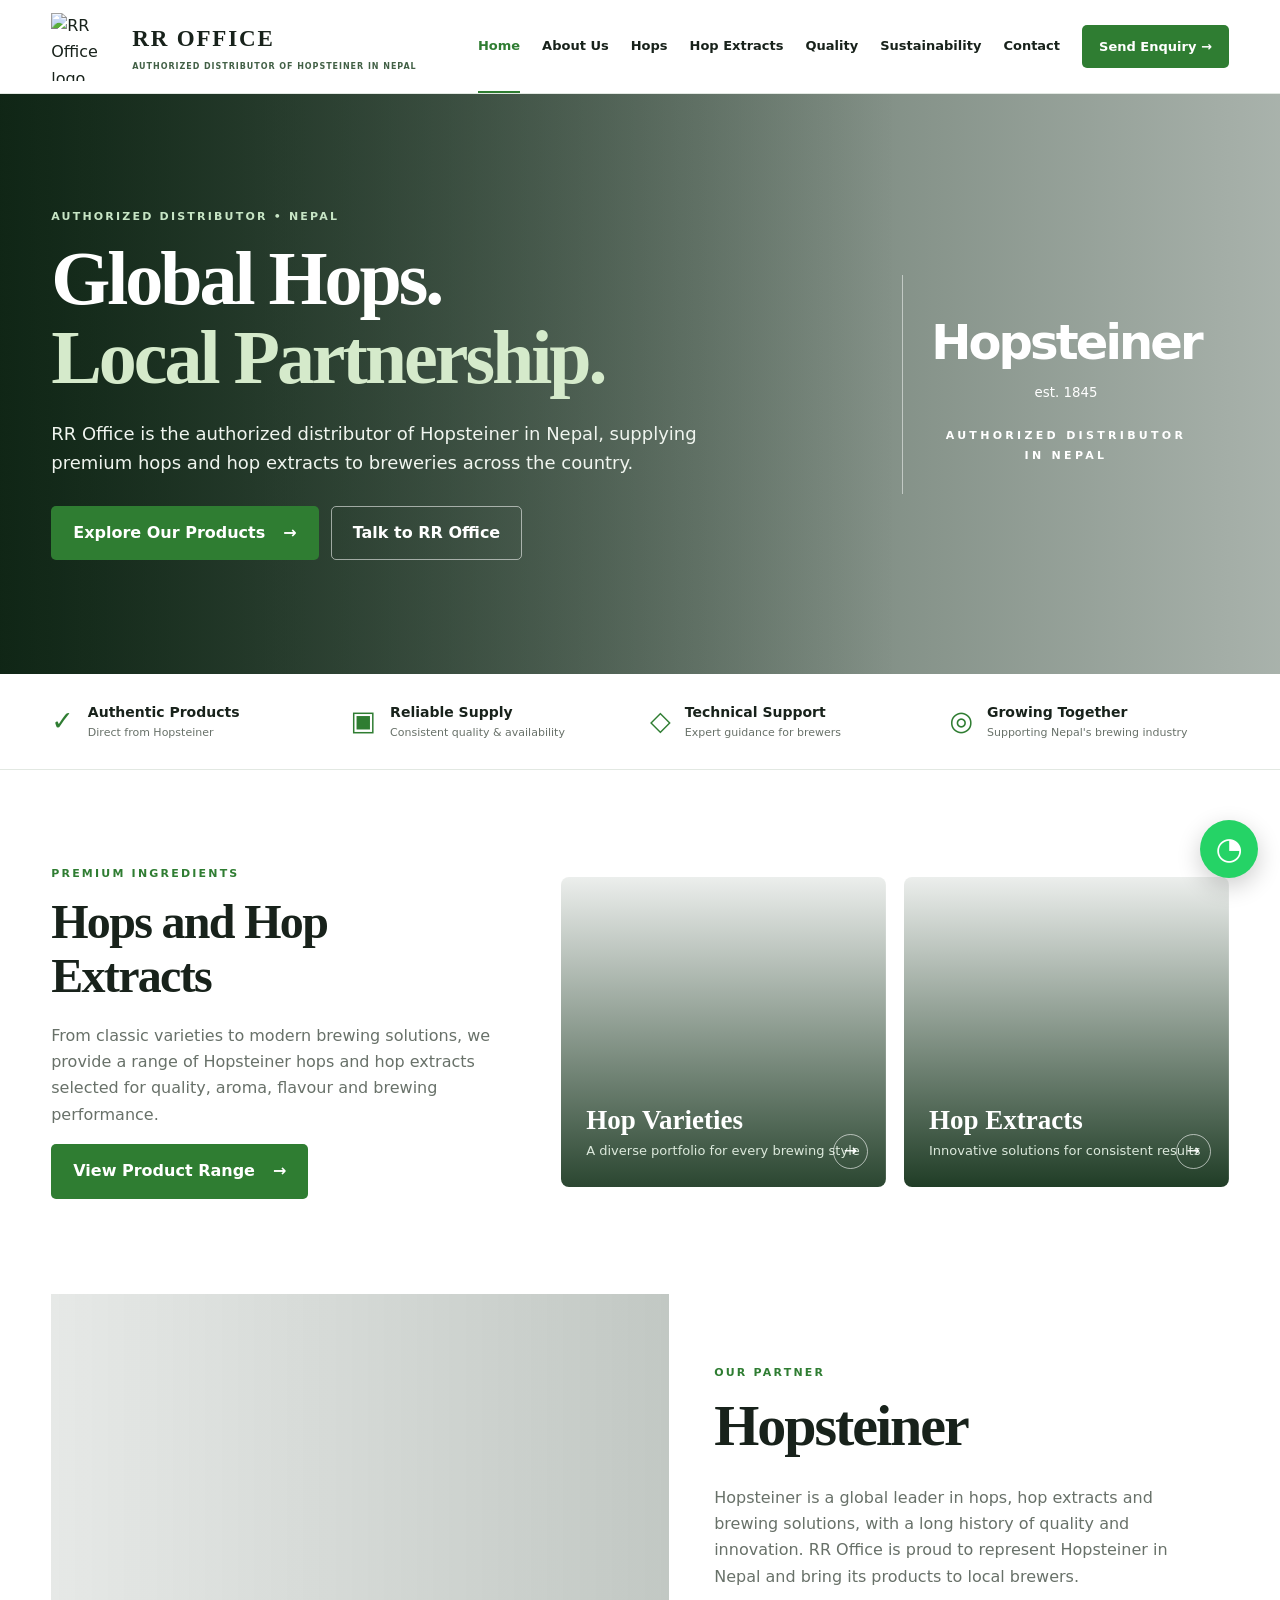
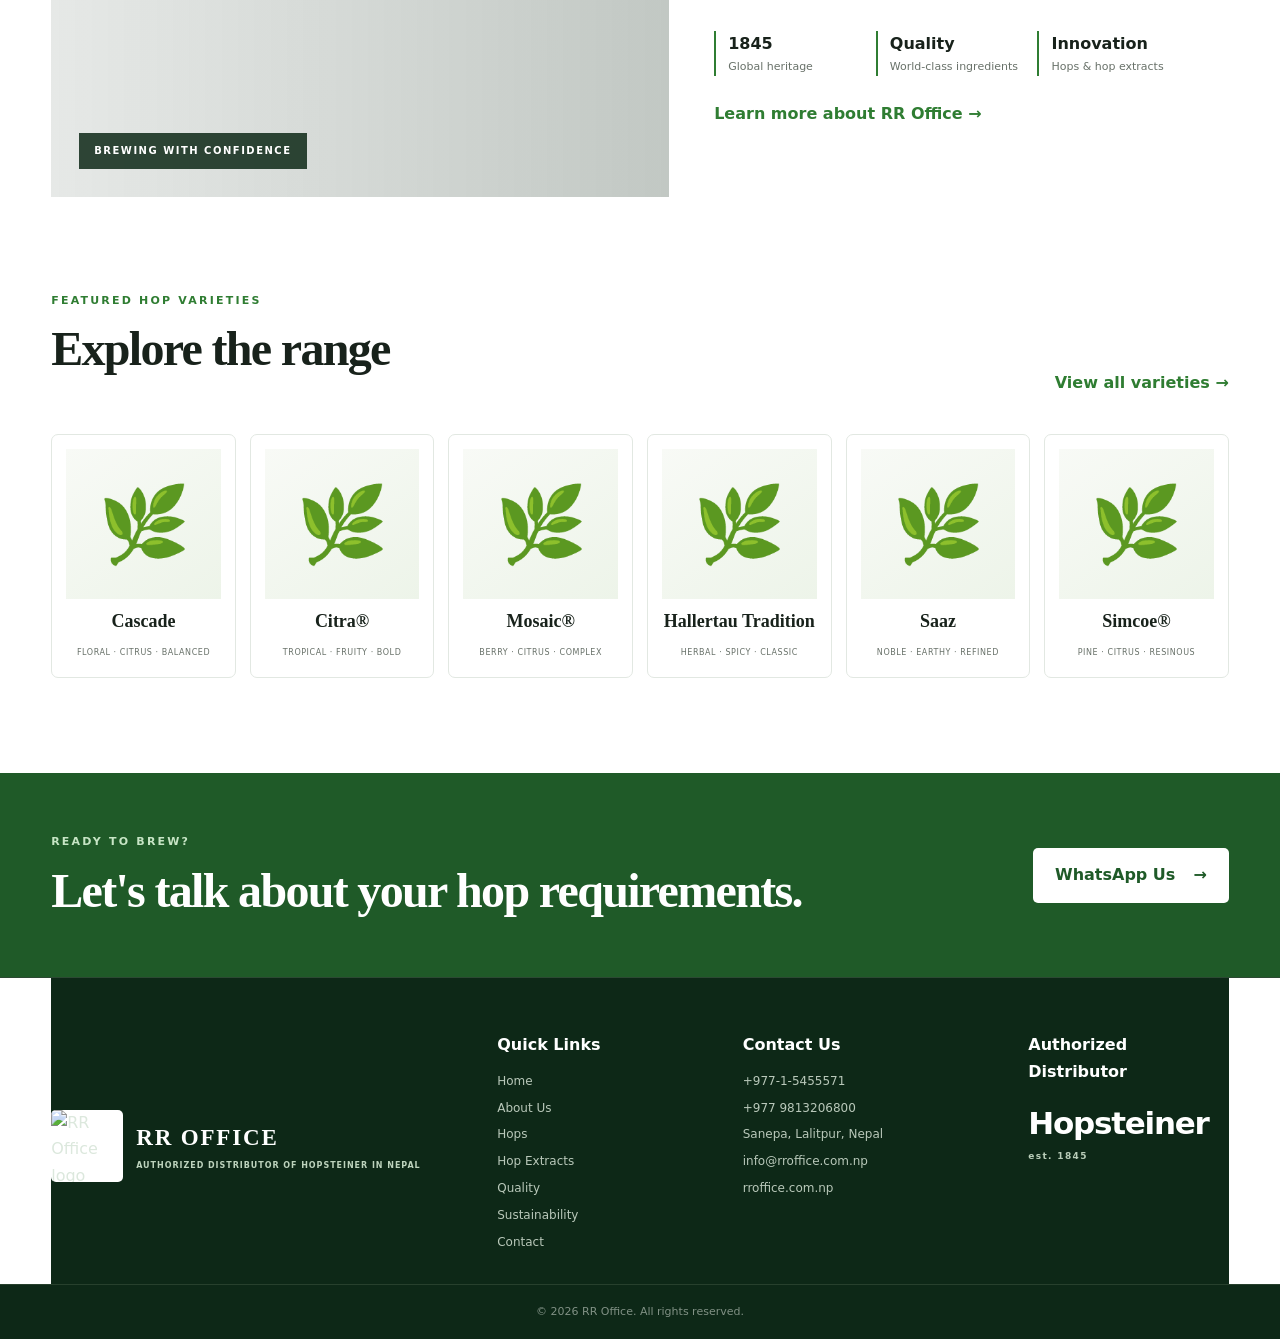
==== index.html @ d59377b9 "Add files via upload" ====
<!doctype html>
<html lang="en">
<head>
<meta charset="utf-8"><meta name="viewport" content="width=device-width,initial-scale=1">
<title>RR Office | Authorized Hopsteiner Distributor in Nepal</title>
<meta name="description" content="RR Office is the authorized distributor of Hopsteiner in Nepal, supplying premium hops and hop extracts to breweries across Nepal.">
<meta name="keywords" content="RR Office, Hopsteiner Nepal, authorized Hopsteiner distributor Nepal, hops Nepal, hop extracts Nepal, brewing hops">
<link rel="canonical" href="https://rroffice.com.np/">
<meta property="og:title" content="RR Office | Authorized Hopsteiner Distributor in Nepal">
<meta property="og:description" content="Premium hops and hop extracts for breweries in Nepal.">
<meta property="og:type" content="website"><meta property="og:url" content="https://rroffice.com.np/">
<link rel="icon" href="assets/logo.png"><link rel="stylesheet" href="style.css">
</head>
<body>
<header class="header"><div class="container nav">
<a class="brand" href="index.html"><img src="assets/logo.png" alt="RR Office logo"><div><strong>RR OFFICE</strong><small>AUTHORIZED DISTRIBUTOR OF HOPSTEINER IN NEPAL</small></div></a>
<button class="menu" aria-label="Open navigation">☰</button>
<nav id="nav"><a class="active" href="index.html">Home</a><a href="about.html">About Us</a><a href="products.html">Hops</a><a href="extracts.html">Hop Extracts</a><a href="quality.html">Quality</a><a href="sustainability.html">Sustainability</a><a href="contact.html">Contact</a><a class="nav-cta" href="contact.html">Send Enquiry <span>→</span></a></nav>
</div></header>

<main>
<section class="hero"><div class="hero-overlay"></div><div class="container hero-content">
<div class="hero-copy"><p class="eyebrow light">AUTHORIZED DISTRIBUTOR • NEPAL</p><h1>Global Hops.<br><em>Local Partnership.</em></h1>
<p>RR Office is the authorized distributor of Hopsteiner in Nepal, supplying premium hops and hop extracts to breweries across the country.</p>
<div class="actions"><a class="btn green" href="products.html">Explore Our Products <span>→</span></a><a class="btn outline-light" href="contact.html">Talk to RR Office</a></div></div>
<div class="partner-badge"><div class="partner-word">Hopsteiner</div><small>est. 1845</small><b>AUTHORIZED DISTRIBUTOR<br>IN NEPAL</b></div>
</div></section>

<section class="trust-strip"><div class="container trust-grid">
<div><span class="trust-icon">✓</span><div><b>Authentic Products</b><small>Direct from Hopsteiner</small></div></div>
<div><span class="trust-icon">▣</span><div><b>Reliable Supply</b><small>Consistent quality & availability</small></div></div>
<div><span class="trust-icon">◇</span><div><b>Technical Support</b><small>Expert guidance for brewers</small></div></div>
<div><span class="trust-icon">◎</span><div><b>Growing Together</b><small>Supporting Nepal's brewing industry</small></div></div>
</div></section>

<section class="section products-intro"><div class="container product-layout">
<div class="intro-copy"><p class="eyebrow">PREMIUM INGREDIENTS</p><h2>Hops and Hop Extracts</h2><p>From classic varieties to modern brewing solutions, we provide a range of Hopsteiner hops and hop extracts selected for quality, aroma, flavour and brewing performance.</p><a class="btn green" href="products.html">View Product Range <span>→</span></a></div>
<div class="product-tiles"><a class="photo-tile hops-tile" href="products.html"><div><h3>Hop Varieties</h3><p>A diverse portfolio for every brewing style</p></div><span>→</span></a><a class="photo-tile extract-tile" href="extracts.html"><div><h3>Hop Extracts</h3><p>Innovative solutions for consistent results</p></div><span>→</span></a></div>
</div></section>

<section class="partner-section"><div class="container partner-layout"><div class="brew-image"><div class="brew-label">BREWING WITH CONFIDENCE</div></div><div class="partner-copy"><p class="eyebrow">OUR PARTNER</p><h2>Hopsteiner</h2><p>Hopsteiner is a global leader in hops, hop extracts and brewing solutions, with a long history of quality and innovation. RR Office is proud to represent Hopsteiner in Nepal and bring its products to local brewers.</p><div class="feature-list"><div><b>1845</b><span>Global heritage</span></div><div><b>Quality</b><span>World-class ingredients</span></div><div><b>Innovation</b><span>Hops & hop extracts</span></div></div><a class="text-link" href="about.html">Learn more about RR Office →</a></div></div></section>

<section class="section varieties"><div class="container"><div class="section-head"><div><p class="eyebrow">FEATURED HOP VARIETIES</p><h2>Explore the range</h2></div><a class="text-link" href="products.html">View all varieties →</a></div>
<div class="variety-grid">
<article class="variety"><div class="hop-art">🌿</div><h3>Cascade</h3><small>FLORAL · CITRUS · BALANCED</small></article>
<article class="variety"><div class="hop-art">🌿</div><h3>Citra®</h3><small>TROPICAL · FRUITY · BOLD</small></article>
<article class="variety"><div class="hop-art">🌿</div><h3>Mosaic®</h3><small>BERRY · CITRUS · COMPLEX</small></article>
<article class="variety"><div class="hop-art">🌿</div><h3>Hallertau Tradition</h3><small>HERBAL · SPICY · CLASSIC</small></article>
<article class="variety"><div class="hop-art">🌿</div><h3>Saaz</h3><small>NOBLE · EARTHY · REFINED</small></article>
<article class="variety"><div class="hop-art">🌿</div><h3>Simcoe®</h3><small>PINE · CITRUS · RESINOUS</small></article>
</div></div></section>

<section class="cta"><div class="container cta-inner"><div><p class="eyebrow light">READY TO BREW?</p><h2>Let's talk about your hop requirements.</h2></div><a class="btn white" href="https://wa.me/9779813206800?text=Hello%20RR%20Office%2C%20I%20would%20like%20to%20enquire%20about%20hops%20or%20hop%20extracts." target="_blank" rel="noopener">WhatsApp Us <span>→</span></a></div></section>
</main>
<footer><div class="container footer-grid"><div class="footer-brand"><img src="assets/logo.png" alt="RR Office logo"><div><strong>RR OFFICE</strong><small>AUTHORIZED DISTRIBUTOR OF HOPSTEINER IN NEPAL</small></div></div><div><h4>Quick Links</h4><a href="index.html">Home</a><a href="about.html">About Us</a><a href="products.html">Hops</a><a href="extracts.html">Hop Extracts</a><a href="quality.html">Quality</a><a href="sustainability.html">Sustainability</a><a href="contact.html">Contact</a></div><div><h4>Contact Us</h4><a href="tel:+97715455571">+977-1-5455571</a><a href="https://wa.me/9779813206800" target="_blank" rel="noopener">+977 9813206800</a><span>Sanepa, Lalitpur, Nepal</span><a href="mailto:info@rroffice.com.np">info@rroffice.com.np</a><a href="https://rroffice.com.np">rroffice.com.np</a></div><div><h4>Authorized Distributor</h4><div class="hopsteiner-footer">Hopsteiner<small>est. 1845</small></div></div></div><div class="copyright">© <span id="year"></span> RR Office. All rights reserved.</div></footer>
<a class="wa" href="https://wa.me/9779813206800?text=Hello%20RR%20Office%2C%20I%20would%20like%20to%20make%20an%20enquiry." target="_blank" rel="noopener" aria-label="WhatsApp">◔</a>
<script src="script.js"></script>
</body></html>
---- style.css ----
:root{--green:#2f7d32;--green2:#1f5a28;--dark:#0d2817;--ink:#18221b;--muted:#687169;--line:#e2e8e2;--pale:#f4f7f2;--white:#fff}*{box-sizing:border-box}html{scroll-behavior:smooth}body{margin:0;color:var(--ink);font-family:Inter,ui-sans-serif,system-ui,-apple-system,"Segoe UI",sans-serif;line-height:1.65}a{text-decoration:none;color:inherit}.container{width:min(1180px,92%);margin:auto}.header{position:sticky;top:0;z-index:50;background:rgba(255,255,255,.97);backdrop-filter:blur(14px);border-bottom:1px solid var(--line)}.nav{min-height:92px;display:flex;align-items:center;justify-content:space-between;gap:25px}.brand,.footer-brand{display:flex;align-items:center;gap:13px}.brand img{width:68px;height:68px;object-fit:contain}.brand strong,.footer-brand strong{display:block;font-family:Georgia,serif;font-size:23px;letter-spacing:.08em}.brand small,.footer-brand small{display:block;font-size:8px;letter-spacing:.12em;font-weight:800;color:#426046;margin-top:2px}nav{display:flex;align-items:center;gap:22px;font-size:13px;font-weight:650}nav a{padding:35px 0;border-bottom:2px solid transparent;white-space:nowrap}nav a.active,nav a:hover{color:var(--green);border-color:var(--green)}.nav-cta{background:var(--green);color:#fff!important;padding:11px 17px!important;border-radius:5px;border:0!important}.menu{display:none;border:0;background:none;font-size:25px}.hero{position:relative;min-height:580px;background:linear-gradient(90deg,rgba(8,35,16,.84),rgba(8,35,16,.35)),url("assets/hero-hops.png") center/cover}.hero-overlay{position:absolute;inset:0;background:linear-gradient(90deg,rgba(5,27,11,.75),transparent 70%)}.hero-content{position:relative;z-index:2;min-height:580px;display:flex;align-items:center;justify-content:space-between;gap:50px;color:#fff}.hero-copy{max-width:650px}.eyebrow{font-size:11px;letter-spacing:.2em;font-weight:850;color:var(--green);margin:0 0 12px}.eyebrow.light{color:#c7e5c5}.hero h1{font:600 clamp(47px,6vw,76px)/1.04 Georgia,serif;letter-spacing:-.04em;margin:0 0 22px}.hero h1 em{color:#d5eacb;font-style:normal}.hero-copy>p:not(.eyebrow){font-size:18px;max-width:650px;color:#f0f5ef}.actions{display:flex;gap:12px;flex-wrap:wrap;margin-top:28px}.btn{display:inline-flex;align-items:center;gap:18px;padding:13px 21px;border-radius:5px;font-weight:800;border:1px solid transparent}.btn.green{background:var(--green);color:#fff}.btn.green:hover{background:var(--green2)}.btn.white{background:#fff;color:var(--green2)}.outline-light{border-color:rgba(255,255,255,.55);color:#fff}.partner-badge{text-align:center;min-width:300px;padding:28px;border-left:1px solid rgba(255,255,255,.5)}.partner-word{font-size:48px;font-weight:800;letter-spacing:-.06em}.partner-badge small{display:block}.partner-badge b{display:block;letter-spacing:.3em;font-size:11px;margin-top:22px;line-height:1.8}.trust-strip{background:#fff;border-bottom:1px solid var(--line)}.trust-grid{display:grid;grid-template-columns:repeat(4,1fr);padding:25px 0;gap:20px}.trust-grid>div{display:flex;gap:14px;align-items:center}.trust-icon{font-size:27px;color:var(--green);font-weight:900}.trust-grid b,.trust-grid small{display:block}.trust-grid b{font-size:14px}.trust-grid small{font-size:11px;color:var(--muted)}.section{padding:95px 0}.pale{background:var(--pale)}h2{font:600 clamp(34px,4vw,48px)/1.12 Georgia,serif;letter-spacing:-.035em;margin:0 0 20px}.product-layout{display:grid;grid-template-columns:.8fr 1.2fr;gap:65px;align-items:center}.intro-copy p:not(.eyebrow){color:var(--muted);max-width:470px}.product-tiles{display:grid;grid-template-columns:1fr 1fr;gap:18px}.photo-tile{min-height:310px;border-radius:8px;position:relative;overflow:hidden;padding:25px;display:flex;align-items:end;color:#fff;background-size:cover;background-position:center}.hops-tile{background-image:linear-gradient(0deg,rgba(8,40,15,.86),rgba(8,40,15,.08)),url("https://images.unsplash.com/photo-1504198453319-5ce911bafcde?auto=format&fit=crop&w=1000&q=80")}.extract-tile{background-image:linear-gradient(0deg,rgba(8,40,15,.9),rgba(8,40,15,.08)),url("https://images.unsplash.com/photo-1572119865084-43c285814d63?auto=format&fit=crop&w=1000&q=80")}.photo-tile h3{font:600 27px Georgia,serif;margin:0}.photo-tile p{margin:4px 0 0;font-size:13px;color:#dce9dc}.photo-tile>span{position:absolute;right:18px;bottom:18px;border:1px solid rgba(255,255,255,.6);border-radius:50%;width:35px;height:35px;display:grid;place-items:center}.partner-section{padding:0}.partner-layout{display:grid;grid-template-columns:1.05fr .95fr;min-height:470px}.brew-image{background:linear-gradient(90deg,rgba(10,35,17,.1),rgba(10,35,17,.25)),url("https://images.unsplash.com/photo-1516455207990-7a41ce80f7ee?auto=format&fit=crop&w=1400&q=85") center/cover;position:relative}.brew-label{position:absolute;bottom:28px;left:28px;background:rgba(13,40,23,.85);color:#fff;padding:10px 15px;font-size:10px;letter-spacing:.15em;font-weight:800}.partner-copy{padding:70px 8%;display:flex;flex-direction:column;justify-content:center}.partner-copy h2{font-size:58px;margin-bottom:10px}.partner-copy>p:not(.eyebrow){color:var(--muted)}.feature-list{display:grid;grid-template-columns:repeat(3,1fr);gap:15px;margin:25px 0}.feature-list div{border-left:2px solid var(--green);padding-left:12px}.feature-list b,.feature-list span{display:block}.feature-list b{font-size:16px}.feature-list span{font-size:11px;color:var(--muted)}.text-link{color:var(--green);font-weight:800}.section-head{display:flex;justify-content:space-between;align-items:end;margin-bottom:38px}.variety-grid{display:grid;grid-template-columns:repeat(6,1fr);gap:14px}.variety{border:1px solid var(--line);background:#fff;border-radius:7px;padding:14px;text-align:center;transition:.2s}.variety:hover{transform:translateY(-4px);box-shadow:0 12px 30px rgba(20,60,20,.08)}.hop-art{height:150px;display:grid;place-items:center;background:linear-gradient(145deg,#f8faf6,#edf4e9);font-size:74px}.variety h3{font:600 18px Georgia,serif;margin:12px 0 5px}.variety small{font-size:8px;color:var(--muted);letter-spacing:.07em}.large{grid-template-columns:repeat(3,1fr)}.large .variety{padding:22px}.large .hop-art{height:210px}.large .variety h3{font-size:24px}.large .variety .text-link{display:block;margin-top:15px}.cta{background:var(--green2);color:#fff;padding:60px 0}.cta-inner{display:flex;justify-content:space-between;align-items:center;gap:30px}.cta h2{margin:0}.page-hero{padding:95px 0 85px;background:var(--pale)}.page-hero h1{font:600 clamp(43px,6vw,70px)/1.05 Georgia,serif;max-width:900px;margin:0 0 20px;letter-spacing:-.04em}.page-hero>div>p:last-child{max-width:700px;color:var(--muted);font-size:18px}.two-col{display:grid;grid-template-columns:1fr 1fr;gap:75px;align-items:center}.two-col p{color:var(--muted)}.cards-3{display:grid;grid-template-columns:repeat(3,1fr);gap:20px}.info-card{padding:32px;border:1px solid var(--line);background:#fff;border-radius:8px}.info-card h3{font:600 24px Georgia,serif;margin:15px 0 8px}.info-card p{color:var(--muted)}.big-icon{display:grid;place-items:center;width:48px;height:48px;border-radius:50%;background:var(--pale);color:var(--green);font-weight:900}.callout{margin-top:28px;padding:24px;background:var(--pale);display:flex;align-items:center;gap:22px;border-radius:7px}.callout b{font-size:16px}.callout span{color:var(--muted);flex:1}.contact-grid{display:grid;grid-template-columns:.85fr 1.15fr;gap:80px}.contact-details p{margin:25px 0}.contact-details a{color:var(--green);font-weight:750}.form{border:1px solid var(--line);padding:34px;border-radius:8px}.form h3{font:600 30px Georgia,serif;margin-top:0}.form label{display:block;font-size:12px;font-weight:750;margin:14px 0}.form input,.form textarea{width:100%;display:block;margin-top:6px;border:1px solid #cfd9cf;border-radius:5px;padding:12px;font:inherit}.form small{display:block;color:var(--muted);margin-top:12px}.footer-brand img{width:72px;height:72px;object-fit:contain;background:#fff;border-radius:5px}.footer-brand strong{color:#fff}.footer-brand small{color:#bdd3bd}.footer-grid{background:var(--dark);color:#dce8dd;padding:55px 0 25px;display:grid;grid-template-columns:2fr 1fr 1.2fr 1fr;gap:45px}.footer-grid:before{content:"";position:absolute;left:0;right:0;height:1px;background:#2c4933;margin-top:-55px}.footer-grid h4{color:#fff;margin:0 0 13px}.footer-grid a,.footer-grid span{display:block;font-size:12px;margin:7px 0;color:#b9c8ba}.hopsteiner-footer{font-size:31px;color:#fff;font-weight:800;letter-spacing:-.04em}.hopsteiner-footer small{display:block;font-size:9px;letter-spacing:.15em;color:#b9cdb9}.copyright{background:var(--dark);color:#819185;text-align:center;border-top:1px solid #27402d;padding:18px;font-size:11px}.wa{position:fixed;right:22px;bottom:22px;z-index:60;width:58px;height:58px;border-radius:50%;background:#25d366;color:#fff;display:grid;place-items:center;font-size:31px;box-shadow:0 8px 25px rgba(0,0,0,.2)}@media(max-width:1000px){nav{gap:12px}.brand small{font-size:7px}.variety-grid{grid-template-columns:repeat(3,1fr)}.hero-content{flex-direction:column;justify-content:center;align-items:flex-start;padding:70px 0}.partner-badge{border-left:0;border-top:1px solid rgba(255,255,255,.5);width:100%;text-align:left;padding-left:0}.footer-grid{grid-template-columns:2fr 1fr 1fr}}@media(max-width:760px){.nav{min-height:72px}.brand img{width:55px;height:55px}.brand strong{font-size:18px}.brand small{font-size:6px}.menu{display:block}nav{display:none;position:absolute;left:0;right:0;top:72px;background:#fff;padding:10px 5%;flex-direction:column;align-items:stretch;gap:0;border-bottom:1px solid var(--line)}nav.open{display:flex}nav a{padding:11px 0;border:0}.nav-cta{text-align:center;margin:8px 0}.hero,.hero-content{min-height:650px}.hero{background-position:center}.hero h1{font-size:48px}.partner-badge{min-width:0}.trust-grid{grid-template-columns:1fr 1fr}.section{padding:65px 0}.product-layout,.partner-layout,.two-col,.contact-grid{grid-template-columns:1fr;gap:35px}.product-tiles{grid-template-columns:1fr}.photo-tile{min-height:260px}.partner-copy{padding:55px 0}.feature-list{grid-template-columns:1fr}.section-head,.cta-inner{align-items:flex-start;flex-direction:column}.variety-grid,.large,.cards-3{grid-template-columns:1fr 1fr}.page-hero{padding:65px 0}.callout{flex-direction:column;align-items:flex-start}.footer-grid{grid-template-columns:1fr 1fr;gap:30px}.footer-grid>div:first-child{grid-column:1/-1}}@media(max-width:480px){.variety-grid,.large,.cards-3,.trust-grid{grid-template-columns:1fr}.hero h1{font-size:43px}.footer-grid{grid-template-columns:1fr}}
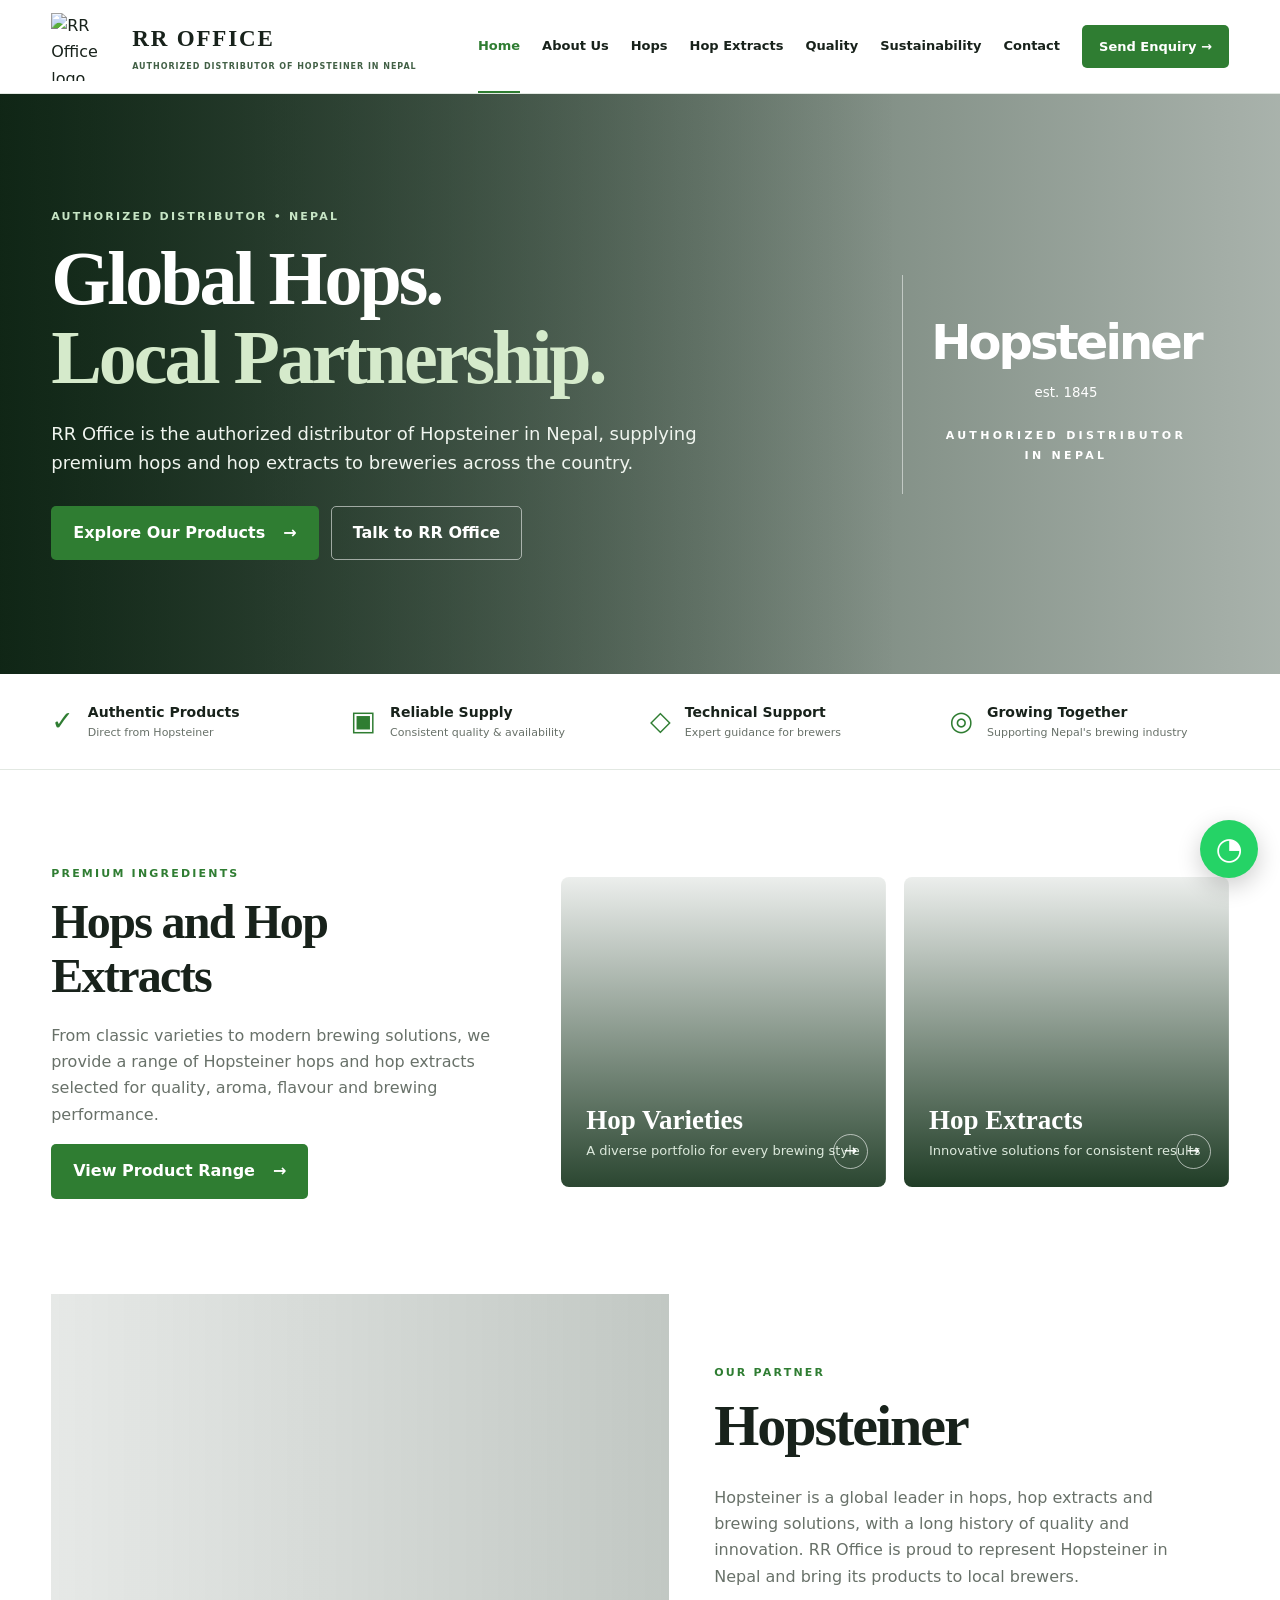
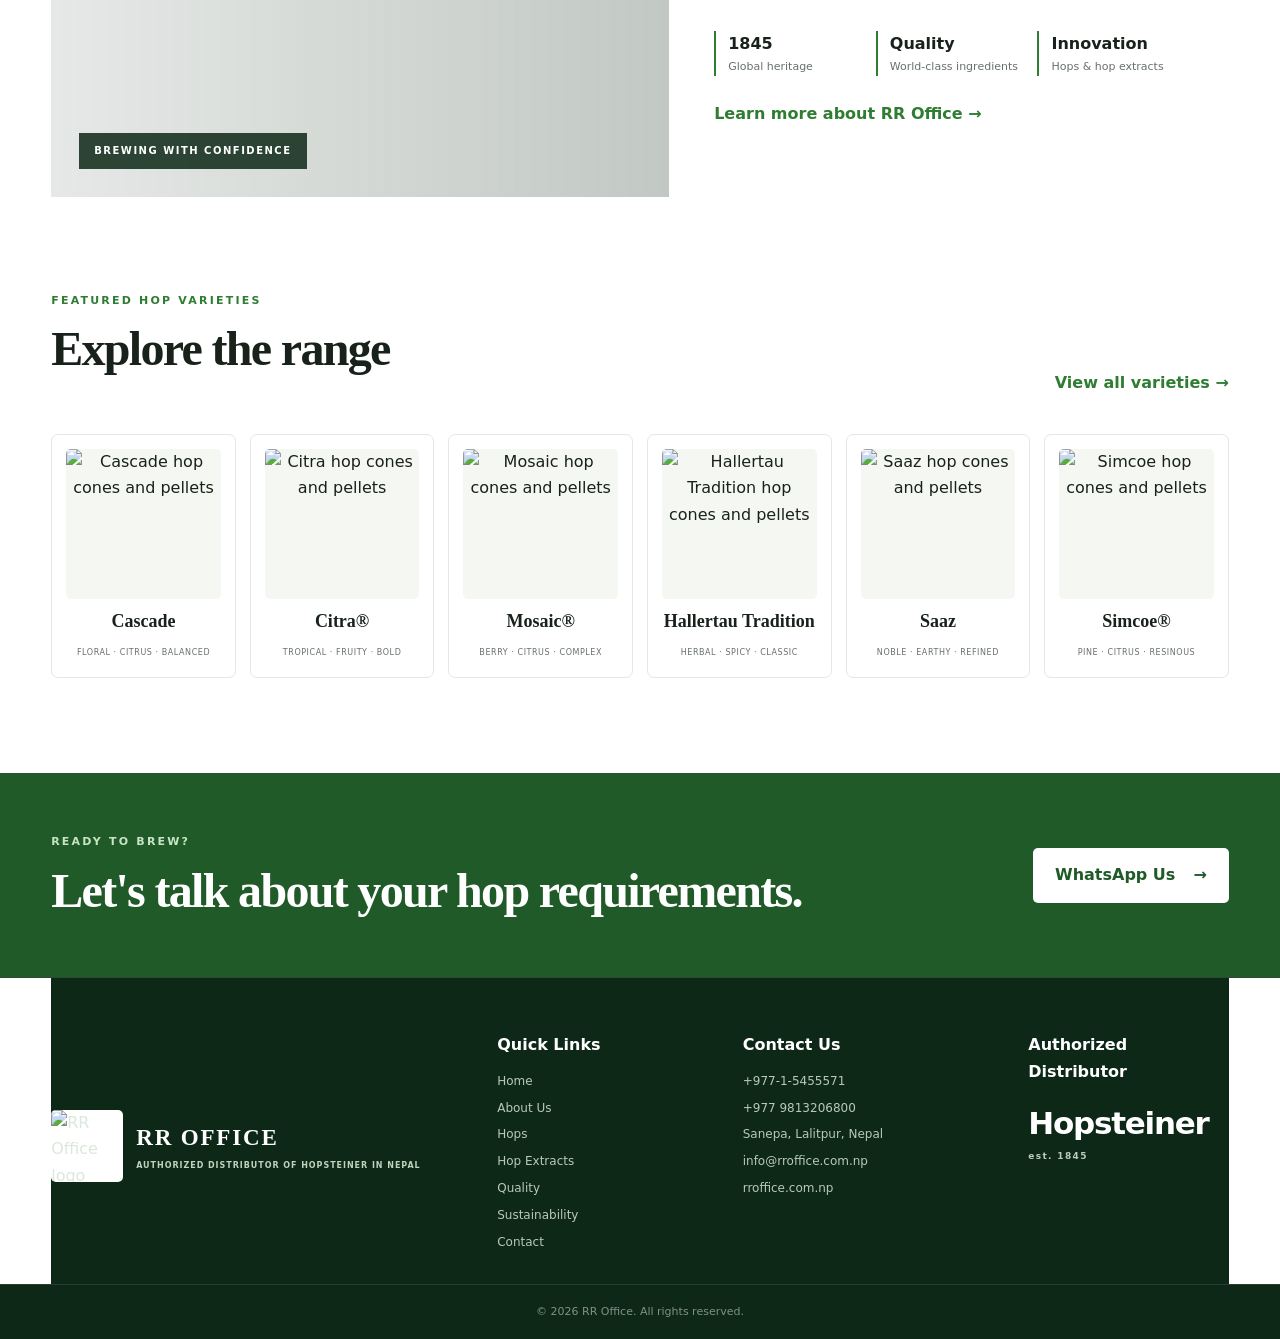
==== commit 9ca41fa8: "Add files via upload" ====
--- a/index.html
+++ b/index.html
@@ -42,12 +42,12 @@
 
 <section class="section varieties"><div class="container"><div class="section-head"><div><p class="eyebrow">FEATURED HOP VARIETIES</p><h2>Explore the range</h2></div><a class="text-link" href="products.html">View all varieties →</a></div>
 <div class="variety-grid">
-<article class="variety"><div class="hop-art">🌿</div><h3>Cascade</h3><small>FLORAL · CITRUS · BALANCED</small></article>
-<article class="variety"><div class="hop-art">🌿</div><h3>Citra®</h3><small>TROPICAL · FRUITY · BOLD</small></article>
-<article class="variety"><div class="hop-art">🌿</div><h3>Mosaic®</h3><small>BERRY · CITRUS · COMPLEX</small></article>
-<article class="variety"><div class="hop-art">🌿</div><h3>Hallertau Tradition</h3><small>HERBAL · SPICY · CLASSIC</small></article>
-<article class="variety"><div class="hop-art">🌿</div><h3>Saaz</h3><small>NOBLE · EARTHY · REFINED</small></article>
-<article class="variety"><div class="hop-art">🌿</div><h3>Simcoe®</h3><small>PINE · CITRUS · RESINOUS</small></article>
+<article class="variety"><img class="product-img" src="assets/variety-1.jpg" alt="Cascade hop cones and pellets"><h3>Cascade</h3><small>FLORAL · CITRUS · BALANCED</small></article>
+<article class="variety"><img class="product-img" src="assets/variety-2.jpg" alt="Citra hop cones and pellets"><h3>Citra®</h3><small>TROPICAL · FRUITY · BOLD</small></article>
+<article class="variety"><img class="product-img" src="assets/variety-3.jpg" alt="Mosaic hop cones and pellets"><h3>Mosaic®</h3><small>BERRY · CITRUS · COMPLEX</small></article>
+<article class="variety"><img class="product-img" src="assets/variety-4.jpg" alt="Hallertau Tradition hop cones and pellets"><h3>Hallertau Tradition</h3><small>HERBAL · SPICY · CLASSIC</small></article>
+<article class="variety"><img class="product-img" src="assets/variety-5.jpg" alt="Saaz hop cones and pellets"><h3>Saaz</h3><small>NOBLE · EARTHY · REFINED</small></article>
+<article class="variety"><img class="product-img" src="assets/variety-6.jpg" alt="Simcoe hop cones and pellets"><h3>Simcoe®</h3><small>PINE · CITRUS · RESINOUS</small></article>
 </div></div></section>
 
 <section class="cta"><div class="container cta-inner"><div><p class="eyebrow light">READY TO BREW?</p><h2>Let's talk about your hop requirements.</h2></div><a class="btn white" href="https://wa.me/9779813206800?text=Hello%20RR%20Office%2C%20I%20would%20like%20to%20enquire%20about%20hops%20or%20hop%20extracts." target="_blank" rel="noopener">WhatsApp Us <span>→</span></a></div></section>
--- a/style.css
+++ b/style.css
@@ -1 +1,17 @@
 :root{--green:#2f7d32;--green2:#1f5a28;--dark:#0d2817;--ink:#18221b;--muted:#687169;--line:#e2e8e2;--pale:#f4f7f2;--white:#fff}*{box-sizing:border-box}html{scroll-behavior:smooth}body{margin:0;color:var(--ink);font-family:Inter,ui-sans-serif,system-ui,-apple-system,"Segoe UI",sans-serif;line-height:1.65}a{text-decoration:none;color:inherit}.container{width:min(1180px,92%);margin:auto}.header{position:sticky;top:0;z-index:50;background:rgba(255,255,255,.97);backdrop-filter:blur(14px);border-bottom:1px solid var(--line)}.nav{min-height:92px;display:flex;align-items:center;justify-content:space-between;gap:25px}.brand,.footer-brand{display:flex;align-items:center;gap:13px}.brand img{width:68px;height:68px;object-fit:contain}.brand strong,.footer-brand strong{display:block;font-family:Georgia,serif;font-size:23px;letter-spacing:.08em}.brand small,.footer-brand small{display:block;font-size:8px;letter-spacing:.12em;font-weight:800;color:#426046;margin-top:2px}nav{display:flex;align-items:center;gap:22px;font-size:13px;font-weight:650}nav a{padding:35px 0;border-bottom:2px solid transparent;white-space:nowrap}nav a.active,nav a:hover{color:var(--green);border-color:var(--green)}.nav-cta{background:var(--green);color:#fff!important;padding:11px 17px!important;border-radius:5px;border:0!important}.menu{display:none;border:0;background:none;font-size:25px}.hero{position:relative;min-height:580px;background:linear-gradient(90deg,rgba(8,35,16,.84),rgba(8,35,16,.35)),url("assets/hero-hops.png") center/cover}.hero-overlay{position:absolute;inset:0;background:linear-gradient(90deg,rgba(5,27,11,.75),transparent 70%)}.hero-content{position:relative;z-index:2;min-height:580px;display:flex;align-items:center;justify-content:space-between;gap:50px;color:#fff}.hero-copy{max-width:650px}.eyebrow{font-size:11px;letter-spacing:.2em;font-weight:850;color:var(--green);margin:0 0 12px}.eyebrow.light{color:#c7e5c5}.hero h1{font:600 clamp(47px,6vw,76px)/1.04 Georgia,serif;letter-spacing:-.04em;margin:0 0 22px}.hero h1 em{color:#d5eacb;font-style:normal}.hero-copy>p:not(.eyebrow){font-size:18px;max-width:650px;color:#f0f5ef}.actions{display:flex;gap:12px;flex-wrap:wrap;margin-top:28px}.btn{display:inline-flex;align-items:center;gap:18px;padding:13px 21px;border-radius:5px;font-weight:800;border:1px solid transparent}.btn.green{background:var(--green);color:#fff}.btn.green:hover{background:var(--green2)}.btn.white{background:#fff;color:var(--green2)}.outline-light{border-color:rgba(255,255,255,.55);color:#fff}.partner-badge{text-align:center;min-width:300px;padding:28px;border-left:1px solid rgba(255,255,255,.5)}.partner-word{font-size:48px;font-weight:800;letter-spacing:-.06em}.partner-badge small{display:block}.partner-badge b{display:block;letter-spacing:.3em;font-size:11px;margin-top:22px;line-height:1.8}.trust-strip{background:#fff;border-bottom:1px solid var(--line)}.trust-grid{display:grid;grid-template-columns:repeat(4,1fr);padding:25px 0;gap:20px}.trust-grid>div{display:flex;gap:14px;align-items:center}.trust-icon{font-size:27px;color:var(--green);font-weight:900}.trust-grid b,.trust-grid small{display:block}.trust-grid b{font-size:14px}.trust-grid small{font-size:11px;color:var(--muted)}.section{padding:95px 0}.pale{background:var(--pale)}h2{font:600 clamp(34px,4vw,48px)/1.12 Georgia,serif;letter-spacing:-.035em;margin:0 0 20px}.product-layout{display:grid;grid-template-columns:.8fr 1.2fr;gap:65px;align-items:center}.intro-copy p:not(.eyebrow){color:var(--muted);max-width:470px}.product-tiles{display:grid;grid-template-columns:1fr 1fr;gap:18px}.photo-tile{min-height:310px;border-radius:8px;position:relative;overflow:hidden;padding:25px;display:flex;align-items:end;color:#fff;background-size:cover;background-position:center}.hops-tile{background-image:linear-gradient(0deg,rgba(8,40,15,.86),rgba(8,40,15,.08)),url("https://images.unsplash.com/photo-1504198453319-5ce911bafcde?auto=format&fit=crop&w=1000&q=80")}.extract-tile{background-image:linear-gradient(0deg,rgba(8,40,15,.9),rgba(8,40,15,.08)),url("https://images.unsplash.com/photo-1572119865084-43c285814d63?auto=format&fit=crop&w=1000&q=80")}.photo-tile h3{font:600 27px Georgia,serif;margin:0}.photo-tile p{margin:4px 0 0;font-size:13px;color:#dce9dc}.photo-tile>span{position:absolute;right:18px;bottom:18px;border:1px solid rgba(255,255,255,.6);border-radius:50%;width:35px;height:35px;display:grid;place-items:center}.partner-section{padding:0}.partner-layout{display:grid;grid-template-columns:1.05fr .95fr;min-height:470px}.brew-image{background:linear-gradient(90deg,rgba(10,35,17,.1),rgba(10,35,17,.25)),url("https://images.unsplash.com/photo-1516455207990-7a41ce80f7ee?auto=format&fit=crop&w=1400&q=85") center/cover;position:relative}.brew-label{position:absolute;bottom:28px;left:28px;background:rgba(13,40,23,.85);color:#fff;padding:10px 15px;font-size:10px;letter-spacing:.15em;font-weight:800}.partner-copy{padding:70px 8%;display:flex;flex-direction:column;justify-content:center}.partner-copy h2{font-size:58px;margin-bottom:10px}.partner-copy>p:not(.eyebrow){color:var(--muted)}.feature-list{display:grid;grid-template-columns:repeat(3,1fr);gap:15px;margin:25px 0}.feature-list div{border-left:2px solid var(--green);padding-left:12px}.feature-list b,.feature-list span{display:block}.feature-list b{font-size:16px}.feature-list span{font-size:11px;color:var(--muted)}.text-link{color:var(--green);font-weight:800}.section-head{display:flex;justify-content:space-between;align-items:end;margin-bottom:38px}.variety-grid{display:grid;grid-template-columns:repeat(6,1fr);gap:14px}.variety{border:1px solid var(--line);background:#fff;border-radius:7px;padding:14px;text-align:center;transition:.2s}.variety:hover{transform:translateY(-4px);box-shadow:0 12px 30px rgba(20,60,20,.08)}.hop-art{height:150px;display:grid;place-items:center;background:linear-gradient(145deg,#f8faf6,#edf4e9);font-size:74px}.variety h3{font:600 18px Georgia,serif;margin:12px 0 5px}.variety small{font-size:8px;color:var(--muted);letter-spacing:.07em}.large{grid-template-columns:repeat(3,1fr)}.large .variety{padding:22px}.large .hop-art{height:210px}.large .variety h3{font-size:24px}.large .variety .text-link{display:block;margin-top:15px}.cta{background:var(--green2);color:#fff;padding:60px 0}.cta-inner{display:flex;justify-content:space-between;align-items:center;gap:30px}.cta h2{margin:0}.page-hero{padding:95px 0 85px;background:var(--pale)}.page-hero h1{font:600 clamp(43px,6vw,70px)/1.05 Georgia,serif;max-width:900px;margin:0 0 20px;letter-spacing:-.04em}.page-hero>div>p:last-child{max-width:700px;color:var(--muted);font-size:18px}.two-col{display:grid;grid-template-columns:1fr 1fr;gap:75px;align-items:center}.two-col p{color:var(--muted)}.cards-3{display:grid;grid-template-columns:repeat(3,1fr);gap:20px}.info-card{padding:32px;border:1px solid var(--line);background:#fff;border-radius:8px}.info-card h3{font:600 24px Georgia,serif;margin:15px 0 8px}.info-card p{color:var(--muted)}.big-icon{display:grid;place-items:center;width:48px;height:48px;border-radius:50%;background:var(--pale);color:var(--green);font-weight:900}.callout{margin-top:28px;padding:24px;background:var(--pale);display:flex;align-items:center;gap:22px;border-radius:7px}.callout b{font-size:16px}.callout span{color:var(--muted);flex:1}.contact-grid{display:grid;grid-template-columns:.85fr 1.15fr;gap:80px}.contact-details p{margin:25px 0}.contact-details a{color:var(--green);font-weight:750}.form{border:1px solid var(--line);padding:34px;border-radius:8px}.form h3{font:600 30px Georgia,serif;margin-top:0}.form label{display:block;font-size:12px;font-weight:750;margin:14px 0}.form input,.form textarea{width:100%;display:block;margin-top:6px;border:1px solid #cfd9cf;border-radius:5px;padding:12px;font:inherit}.form small{display:block;color:var(--muted);margin-top:12px}.footer-brand img{width:72px;height:72px;object-fit:contain;background:#fff;border-radius:5px}.footer-brand strong{color:#fff}.footer-brand small{color:#bdd3bd}.footer-grid{background:var(--dark);color:#dce8dd;padding:55px 0 25px;display:grid;grid-template-columns:2fr 1fr 1.2fr 1fr;gap:45px}.footer-grid:before{content:"";position:absolute;left:0;right:0;height:1px;background:#2c4933;margin-top:-55px}.footer-grid h4{color:#fff;margin:0 0 13px}.footer-grid a,.footer-grid span{display:block;font-size:12px;margin:7px 0;color:#b9c8ba}.hopsteiner-footer{font-size:31px;color:#fff;font-weight:800;letter-spacing:-.04em}.hopsteiner-footer small{display:block;font-size:9px;letter-spacing:.15em;color:#b9cdb9}.copyright{background:var(--dark);color:#819185;text-align:center;border-top:1px solid #27402d;padding:18px;font-size:11px}.wa{position:fixed;right:22px;bottom:22px;z-index:60;width:58px;height:58px;border-radius:50%;background:#25d366;color:#fff;display:grid;place-items:center;font-size:31px;box-shadow:0 8px 25px rgba(0,0,0,.2)}@media(max-width:1000px){nav{gap:12px}.brand small{font-size:7px}.variety-grid{grid-template-columns:repeat(3,1fr)}.hero-content{flex-direction:column;justify-content:center;align-items:flex-start;padding:70px 0}.partner-badge{border-left:0;border-top:1px solid rgba(255,255,255,.5);width:100%;text-align:left;padding-left:0}.footer-grid{grid-template-columns:2fr 1fr 1fr}}@media(max-width:760px){.nav{min-height:72px}.brand img{width:55px;height:55px}.brand strong{font-size:18px}.brand small{font-size:6px}.menu{display:block}nav{display:none;position:absolute;left:0;right:0;top:72px;background:#fff;padding:10px 5%;flex-direction:column;align-items:stretch;gap:0;border-bottom:1px solid var(--line)}nav.open{display:flex}nav a{padding:11px 0;border:0}.nav-cta{text-align:center;margin:8px 0}.hero,.hero-content{min-height:650px}.hero{background-position:center}.hero h1{font-size:48px}.partner-badge{min-width:0}.trust-grid{grid-template-columns:1fr 1fr}.section{padding:65px 0}.product-layout,.partner-layout,.two-col,.contact-grid{grid-template-columns:1fr;gap:35px}.product-tiles{grid-template-columns:1fr}.photo-tile{min-height:260px}.partner-copy{padding:55px 0}.feature-list{grid-template-columns:1fr}.section-head,.cta-inner{align-items:flex-start;flex-direction:column}.variety-grid,.large,.cards-3{grid-template-columns:1fr 1fr}.page-hero{padding:65px 0}.callout{flex-direction:column;align-items:flex-start}.footer-grid{grid-template-columns:1fr 1fr;gap:30px}.footer-grid>div:first-child{grid-column:1/-1}}@media(max-width:480px){.variety-grid,.large,.cards-3,.trust-grid{grid-template-columns:1fr}.hero h1{font-size:43px}.footer-grid{grid-template-columns:1fr}}
+/* Product imagery upgrade */
+.product-img{display:block;width:100%;height:150px;object-fit:cover;border-radius:5px;background:#f5f7f2}
+.variety .product-img{height:150px;object-fit:cover}
+.large .product-img{height:210px}
+.extract-grid{display:grid;grid-template-columns:repeat(3,1fr);gap:20px}
+.extract-card{border:1px solid var(--line);background:#fff;border-radius:8px;padding:14px;transition:.2s}
+.extract-card:hover{transform:translateY(-4px);box-shadow:0 12px 30px rgba(20,60,20,.08)}
+.extract-card .product-img{height:190px}
+.extract-card h3{font:600 22px Georgia,serif;margin:15px 0 5px}
+.extract-card small{font-size:8px;color:var(--muted);letter-spacing:.08em}
+.extract-card p{font-size:13px;color:var(--muted);line-height:1.6}
+.hops-tile{background-image:linear-gradient(0deg,rgba(8,40,15,.86),rgba(8,40,15,.08)),url("assets/hop-varieties.jpg")}
+.extract-tile{background-image:linear-gradient(0deg,rgba(8,40,15,.9),rgba(8,40,15,.08)),url("assets/hop-extracts.jpg")}
+.brew-image{background:linear-gradient(90deg,rgba(10,35,17,.1),rgba(10,35,17,.25)),url("assets/brewery.jpg") center/cover}
+@media(max-width:760px){.extract-grid{grid-template-columns:1fr 1fr}}
+@media(max-width:480px){.extract-grid{grid-template-columns:1fr}}
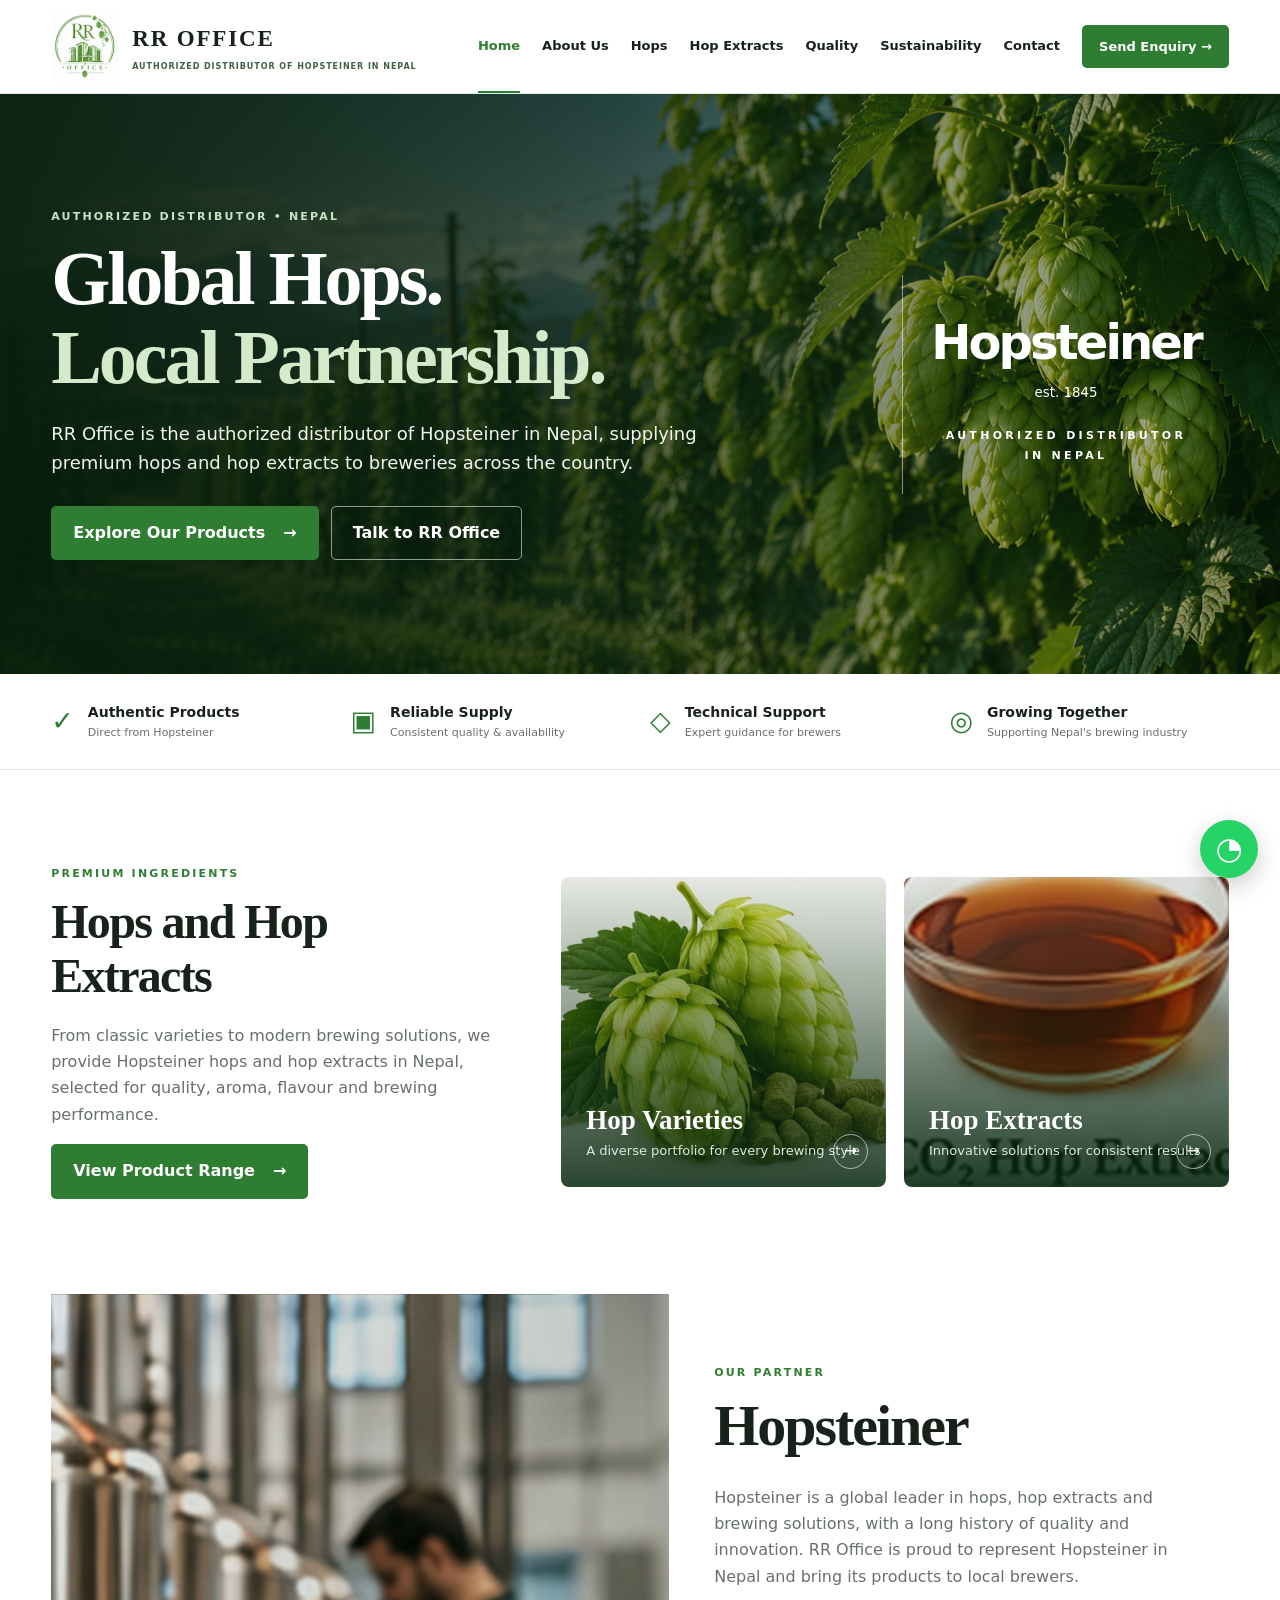
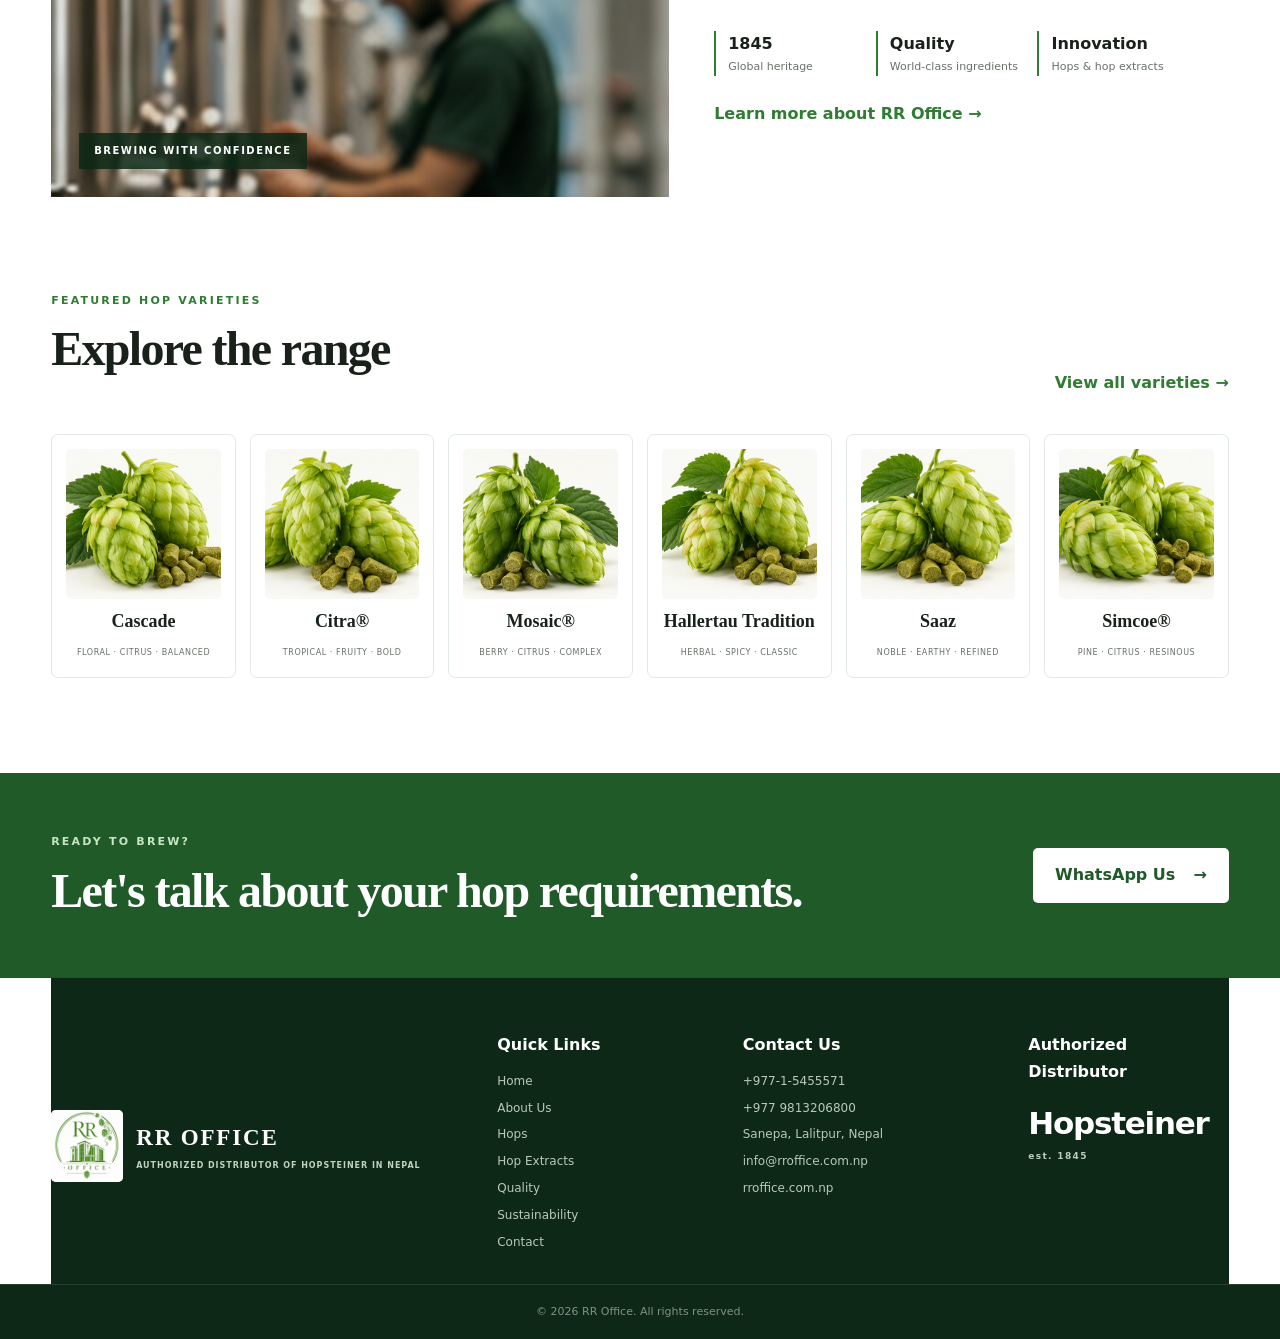
==== commit ab888497: "Add files via upload" ====
--- a/index.html
+++ b/index.html
@@ -3,14 +3,27 @@
 <head>
 <meta charset="utf-8"><meta name="viewport" content="width=device-width,initial-scale=1">
 <title>RR Office | Authorized Hopsteiner Distributor in Nepal</title>
-<meta name="description" content="RR Office is the authorized distributor of Hopsteiner in Nepal, supplying premium hops and hop extracts to breweries across Nepal.">
+<meta name="description" content="RR Office is the authorized Hopsteiner distributor in Nepal, supplying premium hops and hop extracts to breweries across Nepal.">
 <meta name="keywords" content="RR Office, Hopsteiner Nepal, authorized Hopsteiner distributor Nepal, hops Nepal, hop extracts Nepal, brewing hops">
 <link rel="canonical" href="https://rroffice.com.np/">
-<meta property="og:title" content="RR Office | Authorized Hopsteiner Distributor in Nepal">
-<meta property="og:description" content="Premium hops and hop extracts for breweries in Nepal.">
-<meta property="og:type" content="website"><meta property="og:url" content="https://rroffice.com.np/">
-<link rel="icon" href="assets/logo.png"><link rel="stylesheet" href="style.css">
-</head>
+<meta property="og:title" content="RR Office | Authorized Hopsteiner Distributor in Nepal"><meta property="og:description" content="RR Office is the authorized Hopsteiner distributor in Nepal, supplying premium hops and hop extracts to breweries across Nepal."><meta property="og:type" content="website"><meta property="og:url" content="https://rroffice.com.np/"><meta property="og:site_name" content="RR Office"><link rel="icon" href="assets/logo.png"><link rel="stylesheet" href="style.css">
+<script type="application/ld+json">
+{
+  "@context": "https://schema.org",
+  "@type": "Organization",
+  "name": "RR Office",
+  "url": "https://rroffice.com.np/",
+  "logo": "https://rroffice.com.np/assets/logo.png",
+  "description": "Authorized Hopsteiner distributor in Nepal, supplying hops and hop extracts to breweries across Nepal.",
+  "telephone": "+977-1-5455571",
+  "email": "info@rroffice.com.np",
+  "address": {
+    "@type": "PostalAddress",
+    "addressLocality": "Lalitpur",
+    "addressCountry": "NP"
+  }
+}
+</script></head>
 <body>
 <header class="header"><div class="container nav">
 <a class="brand" href="index.html"><img src="assets/logo.png" alt="RR Office logo"><div><strong>RR OFFICE</strong><small>AUTHORIZED DISTRIBUTOR OF HOPSTEINER IN NEPAL</small></div></a>
@@ -34,7 +47,7 @@
 </div></section>
 
 <section class="section products-intro"><div class="container product-layout">
-<div class="intro-copy"><p class="eyebrow">PREMIUM INGREDIENTS</p><h2>Hops and Hop Extracts</h2><p>From classic varieties to modern brewing solutions, we provide a range of Hopsteiner hops and hop extracts selected for quality, aroma, flavour and brewing performance.</p><a class="btn green" href="products.html">View Product Range <span>→</span></a></div>
+<div class="intro-copy"><p class="eyebrow">PREMIUM INGREDIENTS</p><h2>Hops and Hop Extracts</h2><p>From classic varieties to modern brewing solutions, we provide Hopsteiner hops and hop extracts in Nepal, selected for quality, aroma, flavour and brewing performance.</p><a class="btn green" href="products.html">View Product Range <span>→</span></a></div>
 <div class="product-tiles"><a class="photo-tile hops-tile" href="products.html"><div><h3>Hop Varieties</h3><p>A diverse portfolio for every brewing style</p></div><span>→</span></a><a class="photo-tile extract-tile" href="extracts.html"><div><h3>Hop Extracts</h3><p>Innovative solutions for consistent results</p></div><span>→</span></a></div>
 </div></section>
 
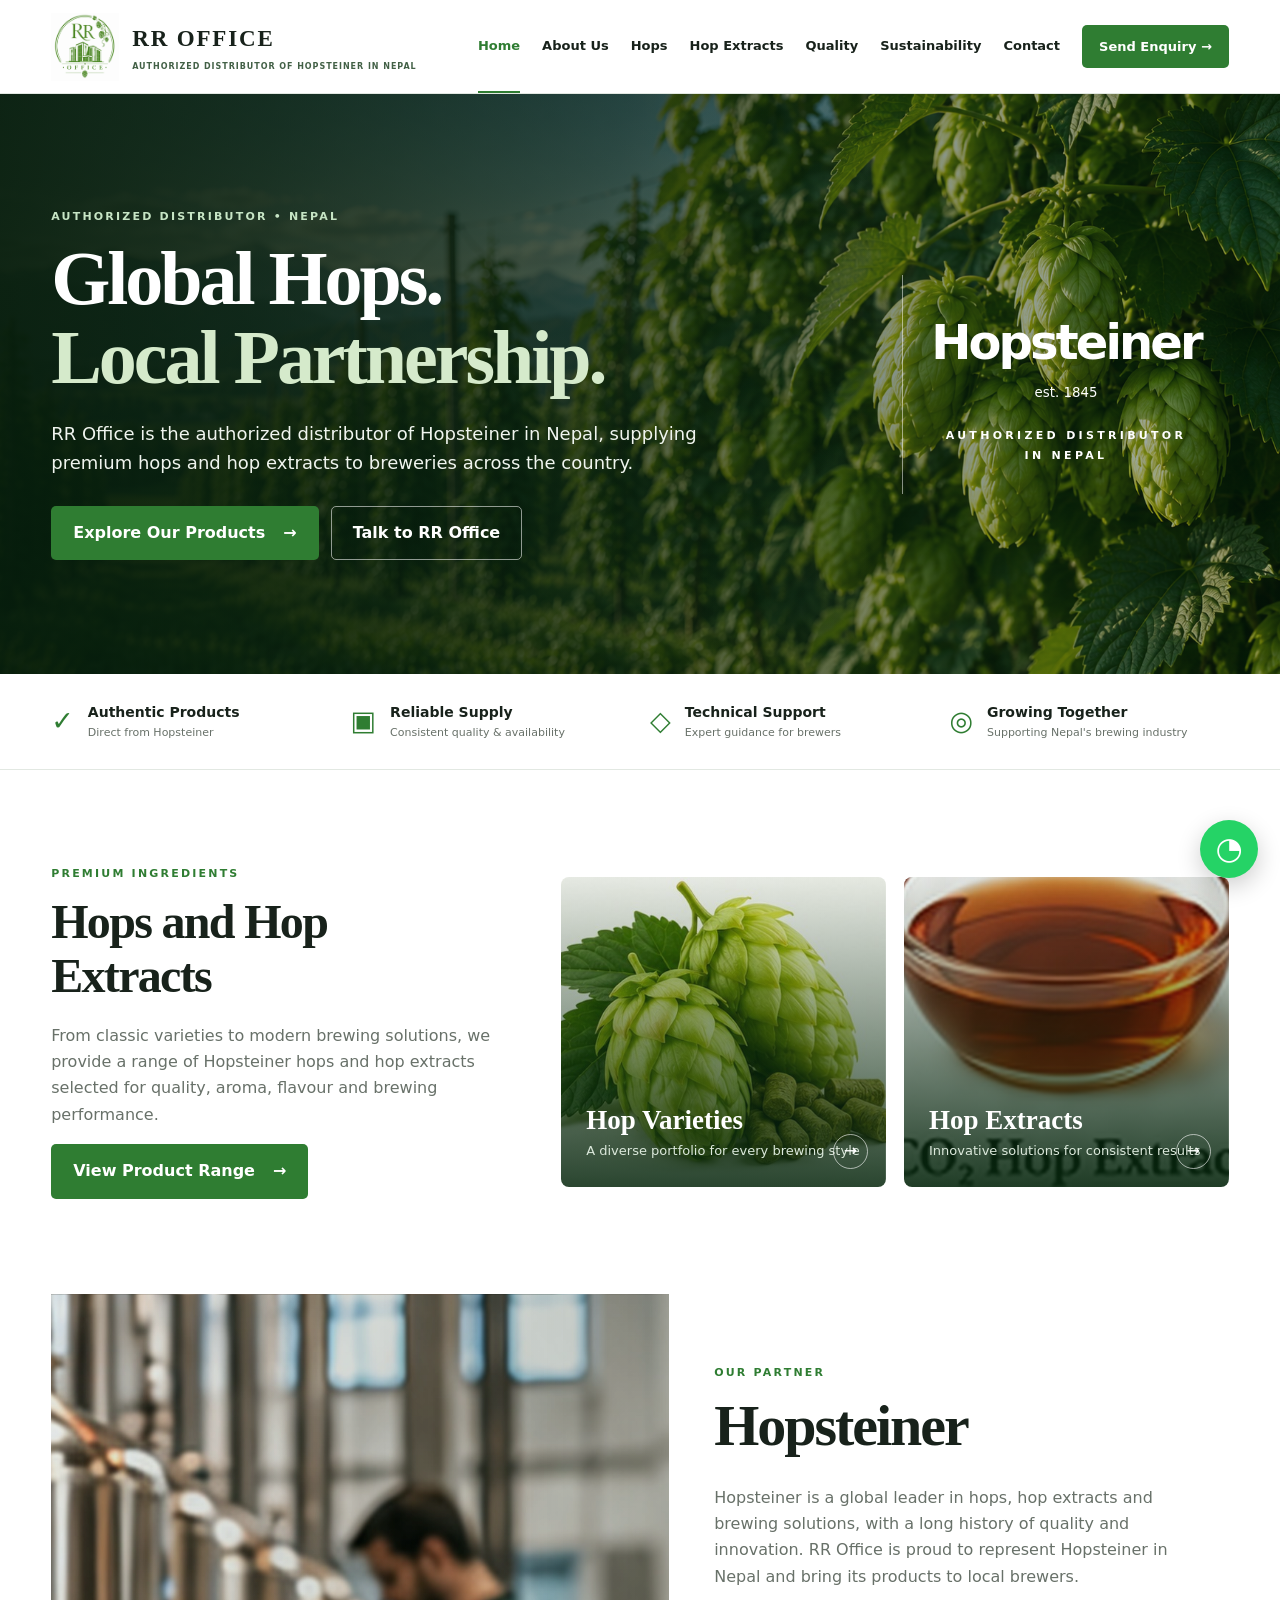
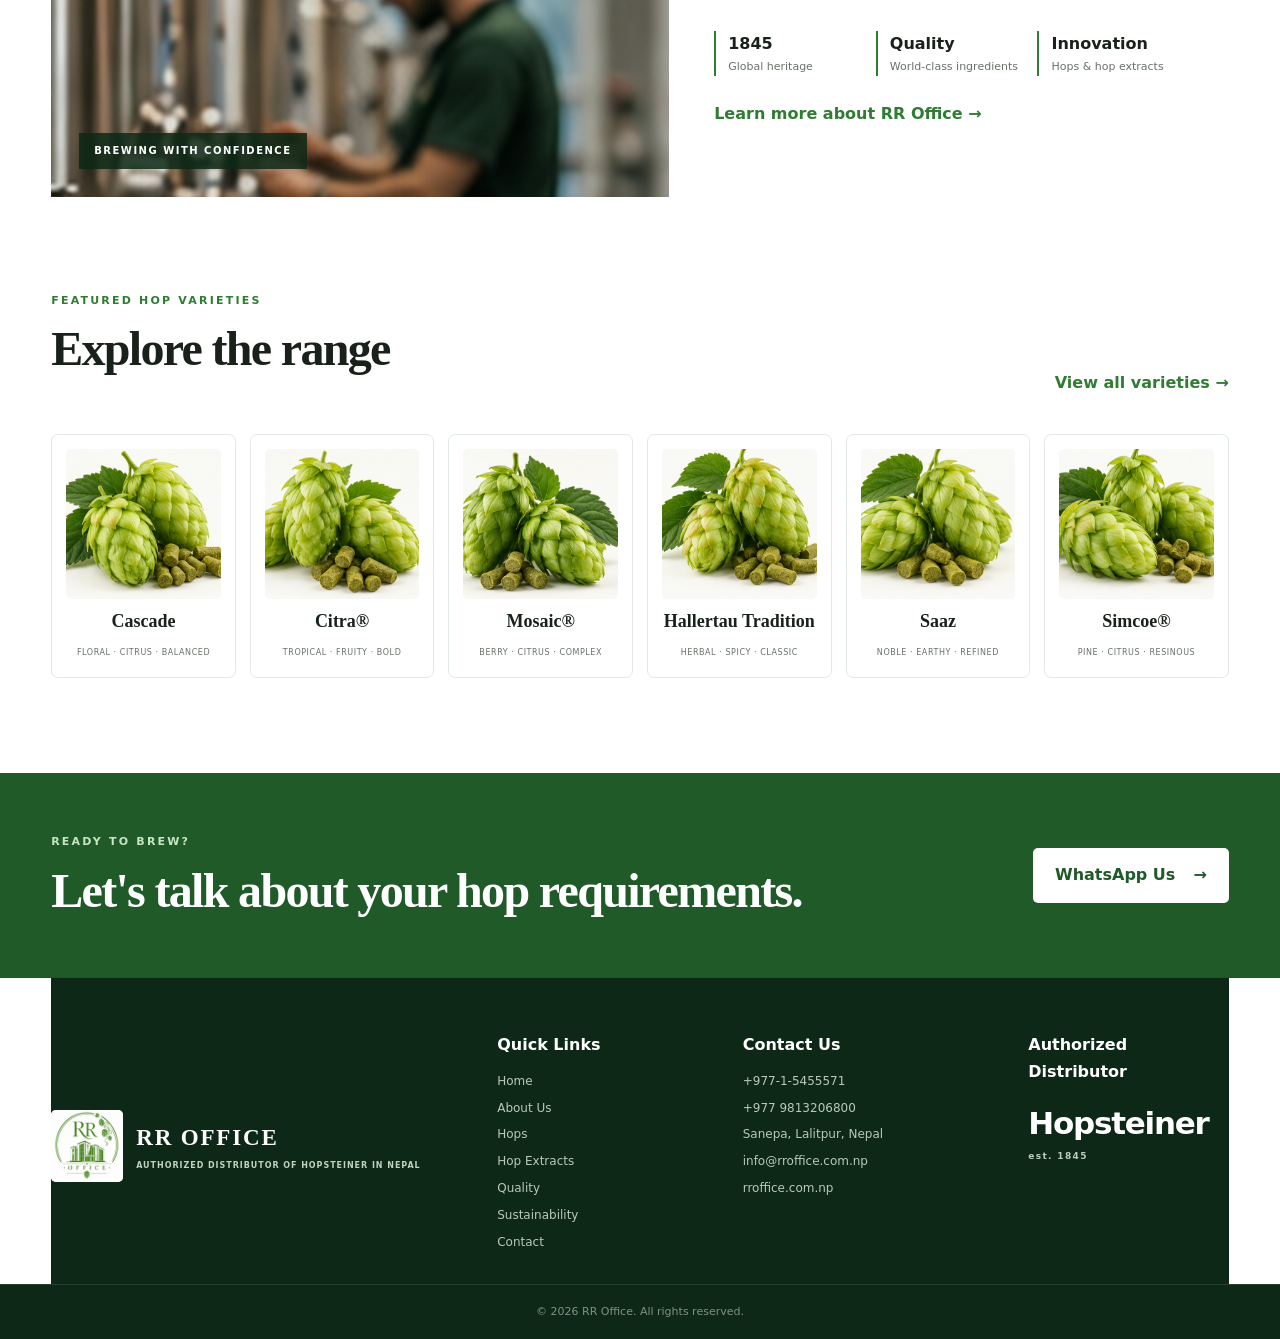
==== commit fbbc1951: "Add files via upload" ====
--- a/index.html
+++ b/index.html
@@ -3,27 +3,14 @@
 <head>
 <meta charset="utf-8"><meta name="viewport" content="width=device-width,initial-scale=1">
 <title>RR Office | Authorized Hopsteiner Distributor in Nepal</title>
-<meta name="description" content="RR Office is the authorized Hopsteiner distributor in Nepal, supplying premium hops and hop extracts to breweries across Nepal.">
+<meta name="description" content="RR Office is the authorized distributor of Hopsteiner in Nepal, supplying premium hops and hop extracts to breweries across Nepal.">
 <meta name="keywords" content="RR Office, Hopsteiner Nepal, authorized Hopsteiner distributor Nepal, hops Nepal, hop extracts Nepal, brewing hops">
 <link rel="canonical" href="https://rroffice.com.np/">
-<meta property="og:title" content="RR Office | Authorized Hopsteiner Distributor in Nepal"><meta property="og:description" content="RR Office is the authorized Hopsteiner distributor in Nepal, supplying premium hops and hop extracts to breweries across Nepal."><meta property="og:type" content="website"><meta property="og:url" content="https://rroffice.com.np/"><meta property="og:site_name" content="RR Office"><link rel="icon" href="assets/logo.png"><link rel="stylesheet" href="style.css">
-<script type="application/ld+json">
-{
-  "@context": "https://schema.org",
-  "@type": "Organization",
-  "name": "RR Office",
-  "url": "https://rroffice.com.np/",
-  "logo": "https://rroffice.com.np/assets/logo.png",
-  "description": "Authorized Hopsteiner distributor in Nepal, supplying hops and hop extracts to breweries across Nepal.",
-  "telephone": "+977-1-5455571",
-  "email": "info@rroffice.com.np",
-  "address": {
-    "@type": "PostalAddress",
-    "addressLocality": "Lalitpur",
-    "addressCountry": "NP"
-  }
-}
-</script></head>
+<meta property="og:title" content="RR Office | Authorized Hopsteiner Distributor in Nepal">
+<meta property="og:description" content="Premium hops and hop extracts for breweries in Nepal.">
+<meta property="og:type" content="website"><meta property="og:url" content="https://rroffice.com.np/">
+<link rel="icon" href="assets/logo.png"><link rel="stylesheet" href="style.css">
+</head>
 <body>
 <header class="header"><div class="container nav">
 <a class="brand" href="index.html"><img src="assets/logo.png" alt="RR Office logo"><div><strong>RR OFFICE</strong><small>AUTHORIZED DISTRIBUTOR OF HOPSTEINER IN NEPAL</small></div></a>
@@ -47,7 +34,7 @@
 </div></section>
 
 <section class="section products-intro"><div class="container product-layout">
-<div class="intro-copy"><p class="eyebrow">PREMIUM INGREDIENTS</p><h2>Hops and Hop Extracts</h2><p>From classic varieties to modern brewing solutions, we provide Hopsteiner hops and hop extracts in Nepal, selected for quality, aroma, flavour and brewing performance.</p><a class="btn green" href="products.html">View Product Range <span>→</span></a></div>
+<div class="intro-copy"><p class="eyebrow">PREMIUM INGREDIENTS</p><h2>Hops and Hop Extracts</h2><p>From classic varieties to modern brewing solutions, we provide a range of Hopsteiner hops and hop extracts selected for quality, aroma, flavour and brewing performance.</p><a class="btn green" href="products.html">View Product Range <span>→</span></a></div>
 <div class="product-tiles"><a class="photo-tile hops-tile" href="products.html"><div><h3>Hop Varieties</h3><p>A diverse portfolio for every brewing style</p></div><span>→</span></a><a class="photo-tile extract-tile" href="extracts.html"><div><h3>Hop Extracts</h3><p>Innovative solutions for consistent results</p></div><span>→</span></a></div>
 </div></section>
 
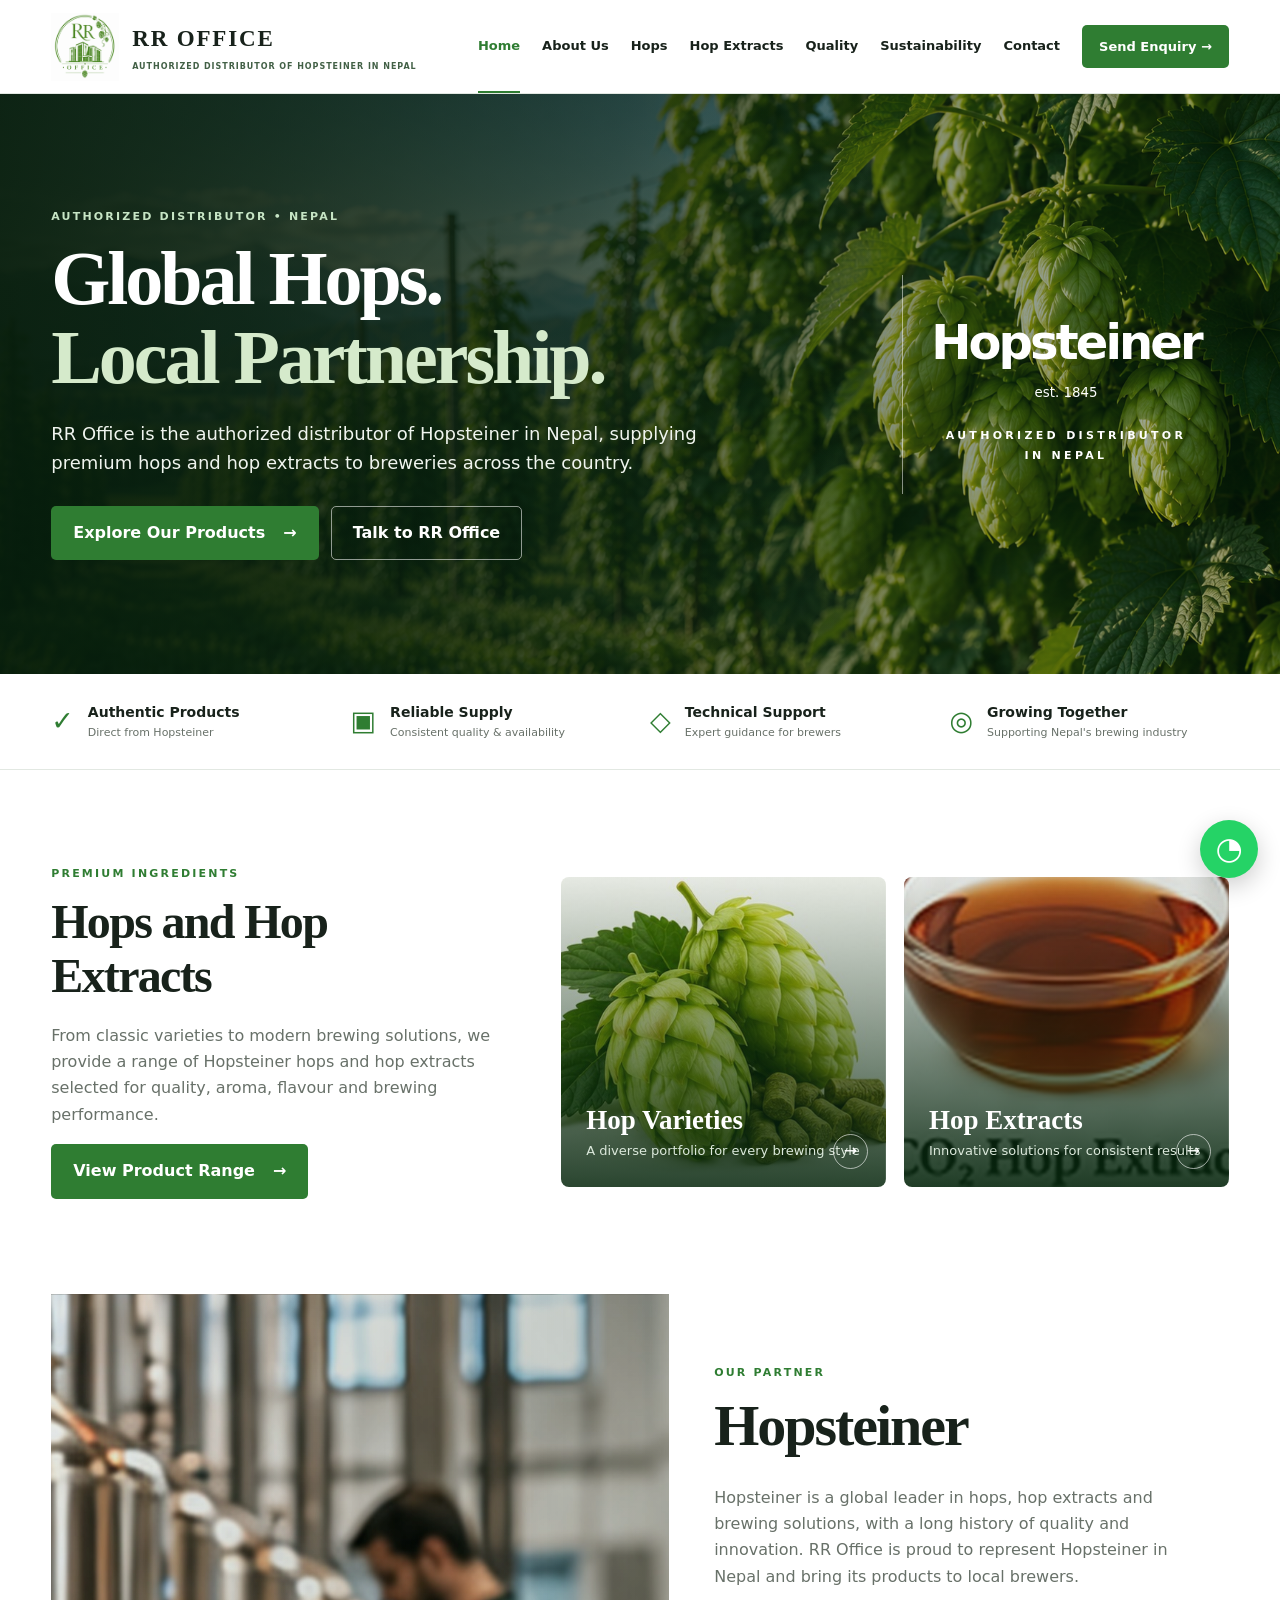
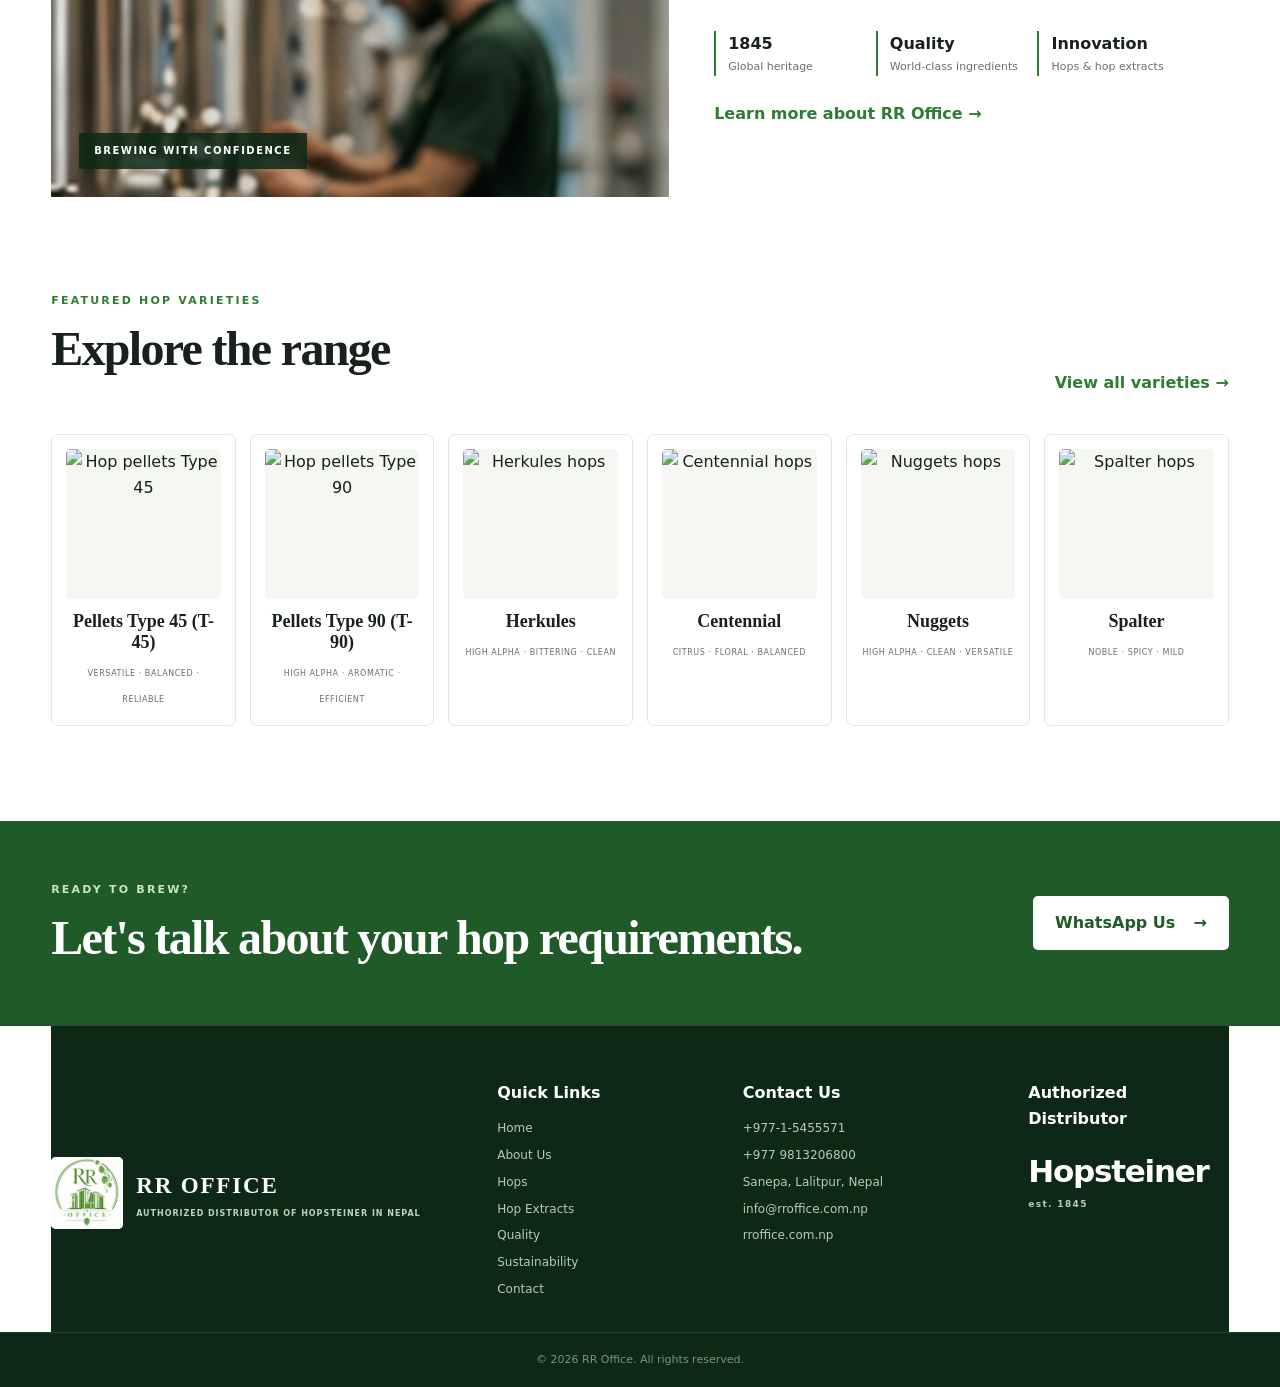
==== commit a72ca6da: "Add files via upload" ====
--- a/index.html
+++ b/index.html
@@ -42,12 +42,12 @@
 
 <section class="section varieties"><div class="container"><div class="section-head"><div><p class="eyebrow">FEATURED HOP VARIETIES</p><h2>Explore the range</h2></div><a class="text-link" href="products.html">View all varieties →</a></div>
 <div class="variety-grid">
-<article class="variety"><img class="product-img" src="assets/variety-1.jpg" alt="Cascade hop cones and pellets"><h3>Cascade</h3><small>FLORAL · CITRUS · BALANCED</small></article>
-<article class="variety"><img class="product-img" src="assets/variety-2.jpg" alt="Citra hop cones and pellets"><h3>Citra®</h3><small>TROPICAL · FRUITY · BOLD</small></article>
-<article class="variety"><img class="product-img" src="assets/variety-3.jpg" alt="Mosaic hop cones and pellets"><h3>Mosaic®</h3><small>BERRY · CITRUS · COMPLEX</small></article>
-<article class="variety"><img class="product-img" src="assets/variety-4.jpg" alt="Hallertau Tradition hop cones and pellets"><h3>Hallertau Tradition</h3><small>HERBAL · SPICY · CLASSIC</small></article>
-<article class="variety"><img class="product-img" src="assets/variety-5.jpg" alt="Saaz hop cones and pellets"><h3>Saaz</h3><small>NOBLE · EARTHY · REFINED</small></article>
-<article class="variety"><img class="product-img" src="assets/variety-6.jpg" alt="Simcoe hop cones and pellets"><h3>Simcoe®</h3><small>PINE · CITRUS · RESINOUS</small></article>
+<article class="variety"><img class="product-img" src="assets/t45.jpg" alt="Hop pellets Type 45"><h3>Pellets Type 45 (T-45)</h3><small>VERSATILE · BALANCED · RELIABLE</small></article>
+<article class="variety"><img class="product-img" src="assets/t90.jpg" alt="Hop pellets Type 90"><h3>Pellets Type 90 (T-90)</h3><small>HIGH ALPHA · AROMATIC · EFFICIENT</small></article>
+<article class="variety"><img class="product-img" src="assets/herkules.jpg" alt="Herkules hops"><h3>Herkules</h3><small>HIGH ALPHA · BITTERING · CLEAN</small></article>
+<article class="variety"><img class="product-img" src="assets/centennial.jpg" alt="Centennial hops"><h3>Centennial</h3><small>CITRUS · FLORAL · BALANCED</small></article>
+<article class="variety"><img class="product-img" src="assets/nuggets.jpg" alt="Nuggets hops"><h3>Nuggets</h3><small>HIGH ALPHA · CLEAN · VERSATILE</small></article>
+<article class="variety"><img class="product-img" src="assets/spalter.jpg" alt="Spalter hops"><h3>Spalter</h3><small>NOBLE · SPICY · MILD</small></article>
 </div></div></section>
 
 <section class="cta"><div class="container cta-inner"><div><p class="eyebrow light">READY TO BREW?</p><h2>Let's talk about your hop requirements.</h2></div><a class="btn white" href="https://wa.me/9779813206800?text=Hello%20RR%20Office%2C%20I%20would%20like%20to%20enquire%20about%20hops%20or%20hop%20extracts." target="_blank" rel="noopener">WhatsApp Us <span>→</span></a></div></section>
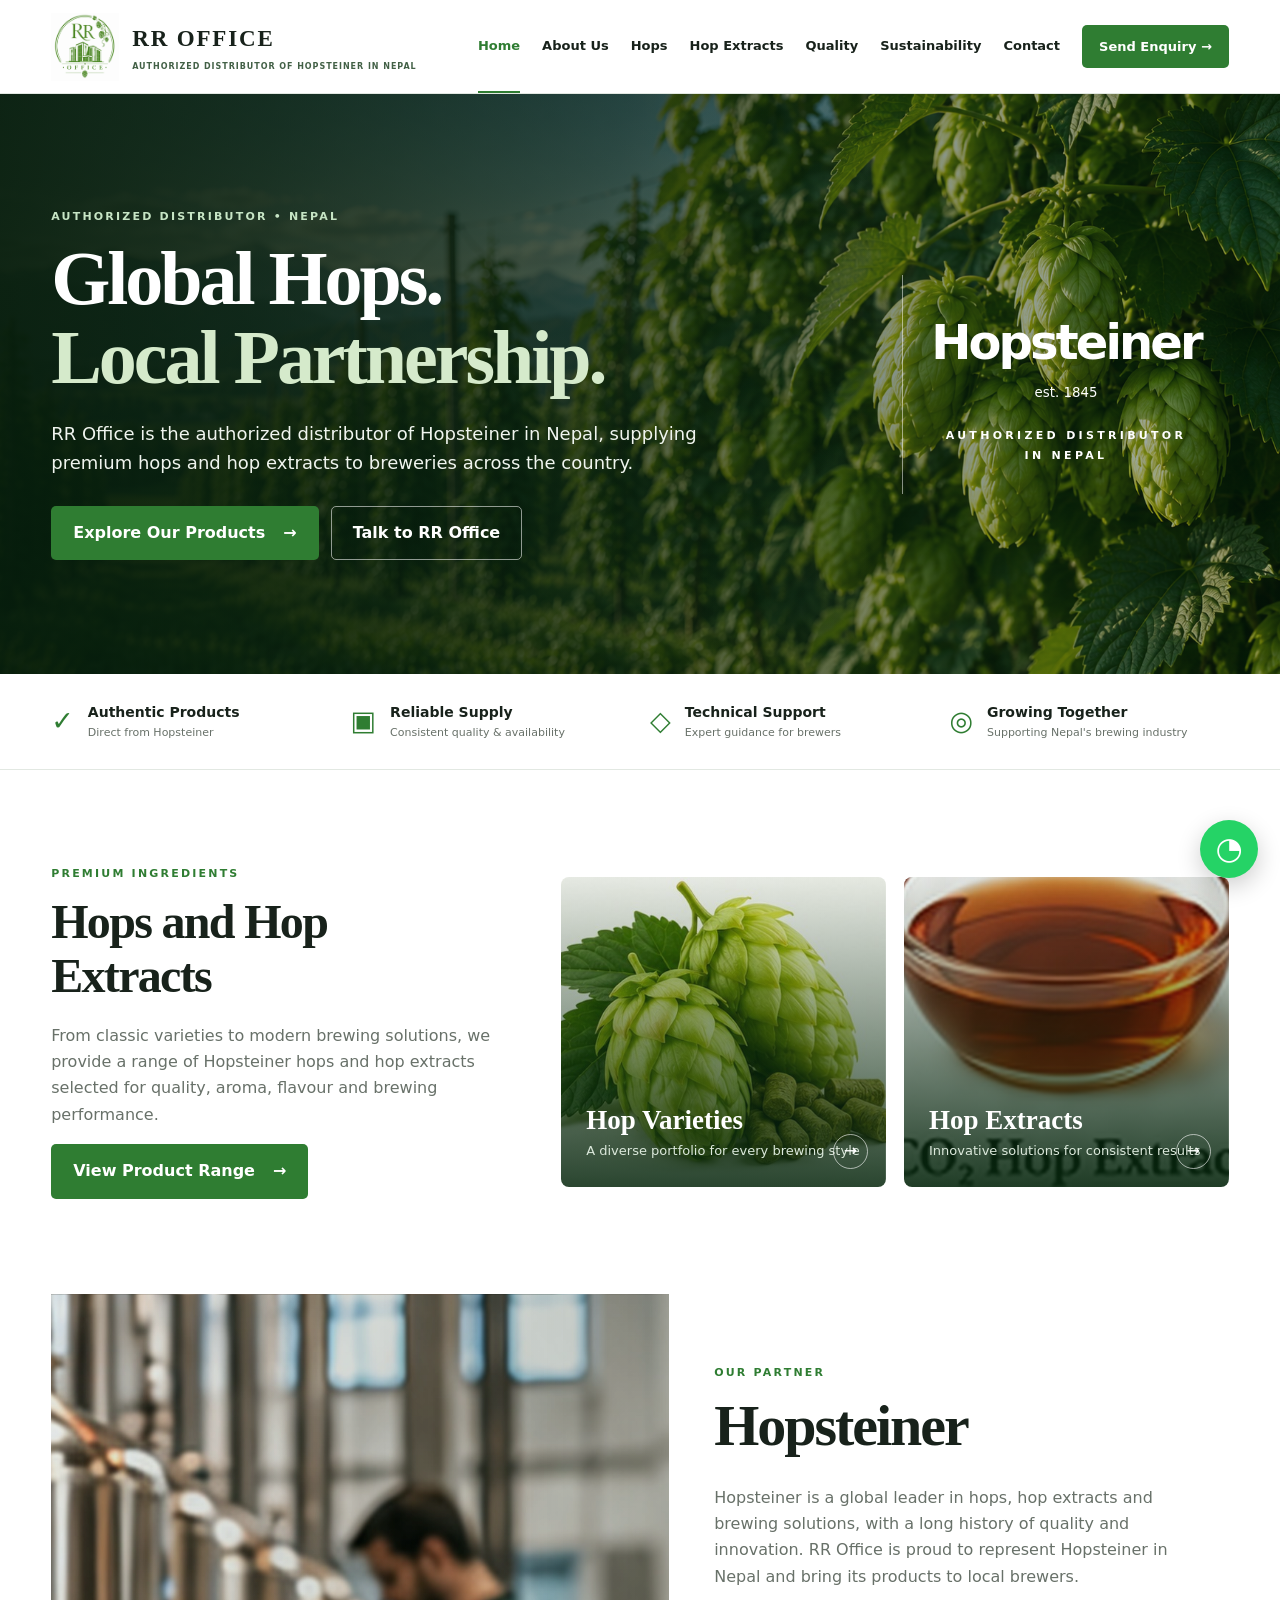
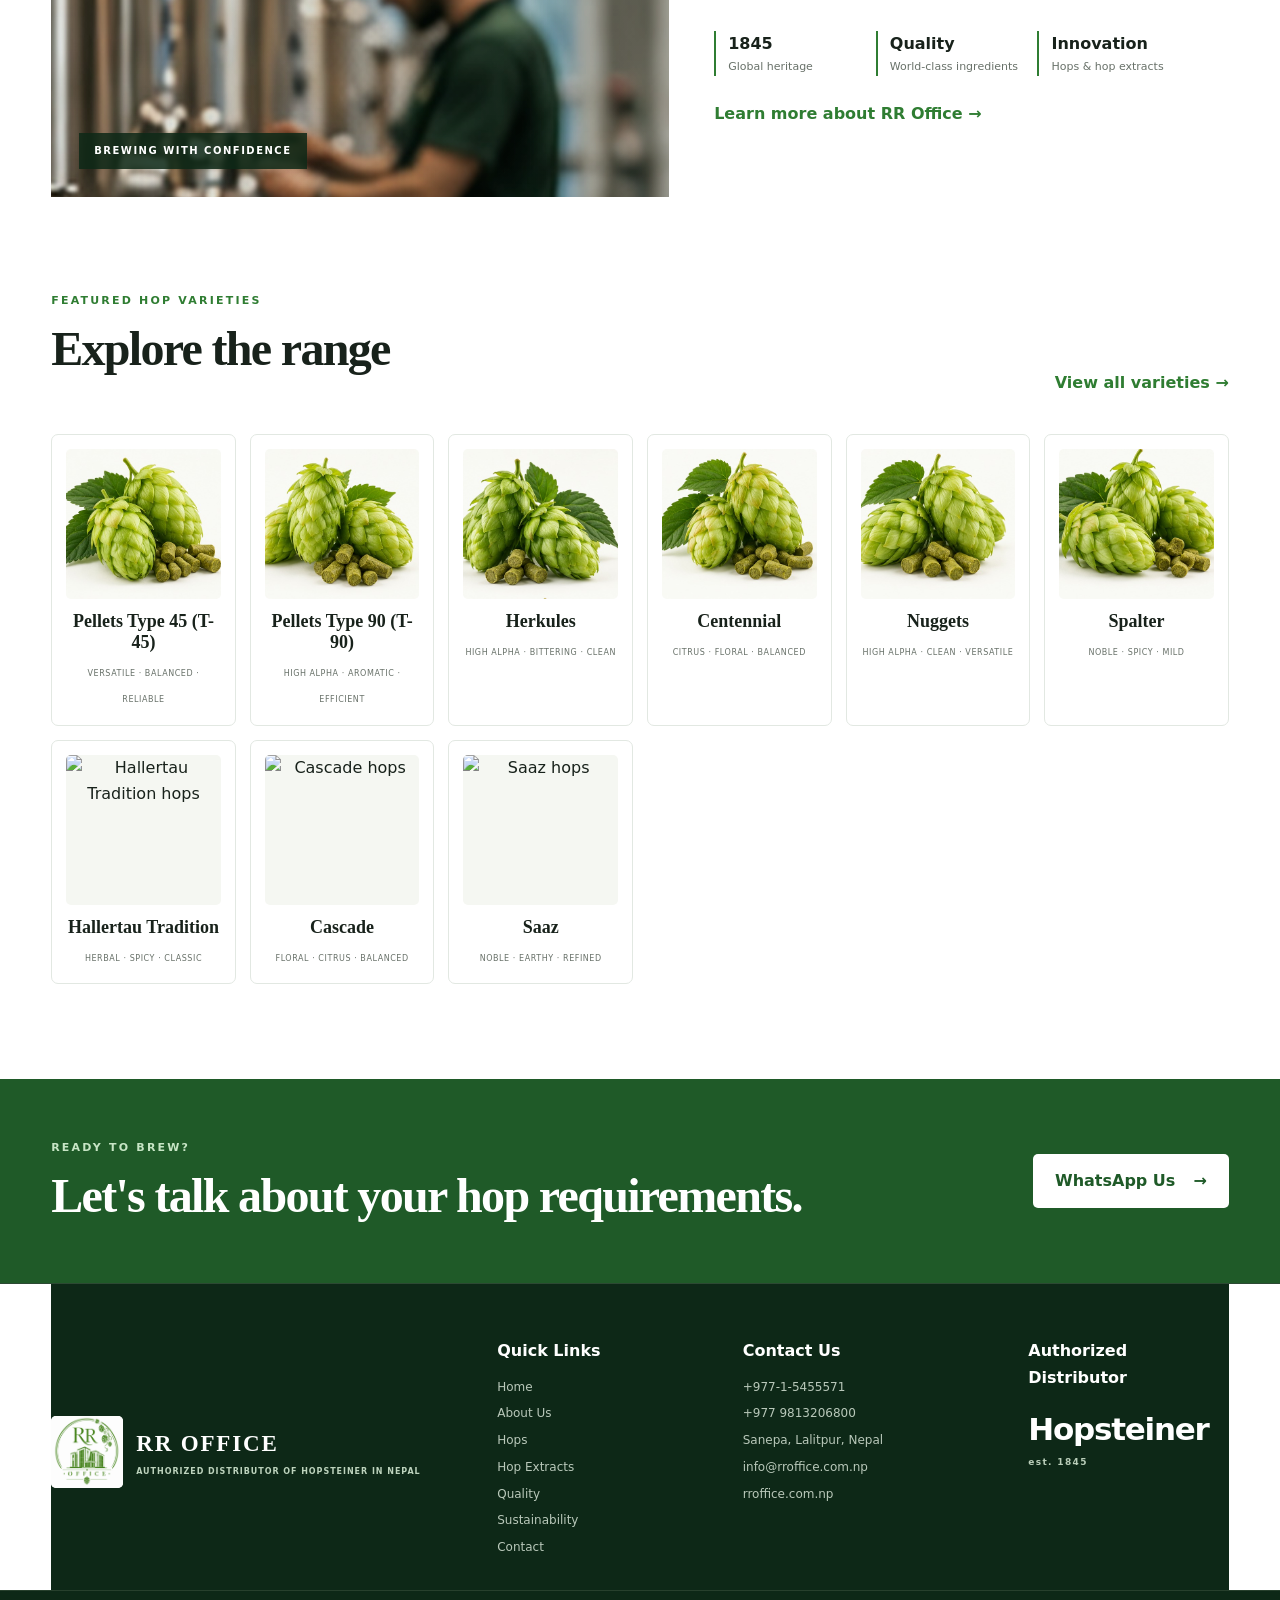
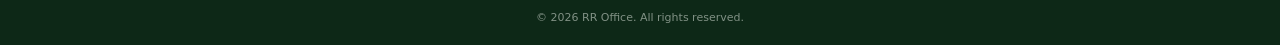
==== commit 3b1265bf: "Add files via upload" ====
--- a/index.html
+++ b/index.html
@@ -48,6 +48,9 @@
 <article class="variety"><img class="product-img" src="assets/centennial.jpg" alt="Centennial hops"><h3>Centennial</h3><small>CITRUS · FLORAL · BALANCED</small></article>
 <article class="variety"><img class="product-img" src="assets/nuggets.jpg" alt="Nuggets hops"><h3>Nuggets</h3><small>HIGH ALPHA · CLEAN · VERSATILE</small></article>
 <article class="variety"><img class="product-img" src="assets/spalter.jpg" alt="Spalter hops"><h3>Spalter</h3><small>NOBLE · SPICY · MILD</small></article>
+<article class="variety"><img class="product-img" src="assets/hallertau-tradition.jpg" alt="Hallertau Tradition hops"><h3>Hallertau Tradition</h3><small>HERBAL · SPICY · CLASSIC</small></article>
+<article class="variety"><img class="product-img" src="assets/cascade.jpg" alt="Cascade hops"><h3>Cascade</h3><small>FLORAL · CITRUS · BALANCED</small></article>
+<article class="variety"><img class="product-img" src="assets/saaz.jpg" alt="Saaz hops"><h3>Saaz</h3><small>NOBLE · EARTHY · REFINED</small></article>
 </div></div></section>
 
 <section class="cta"><div class="container cta-inner"><div><p class="eyebrow light">READY TO BREW?</p><h2>Let's talk about your hop requirements.</h2></div><a class="btn white" href="https://wa.me/9779813206800?text=Hello%20RR%20Office%2C%20I%20would%20like%20to%20enquire%20about%20hops%20or%20hop%20extracts." target="_blank" rel="noopener">WhatsApp Us <span>→</span></a></div></section>
